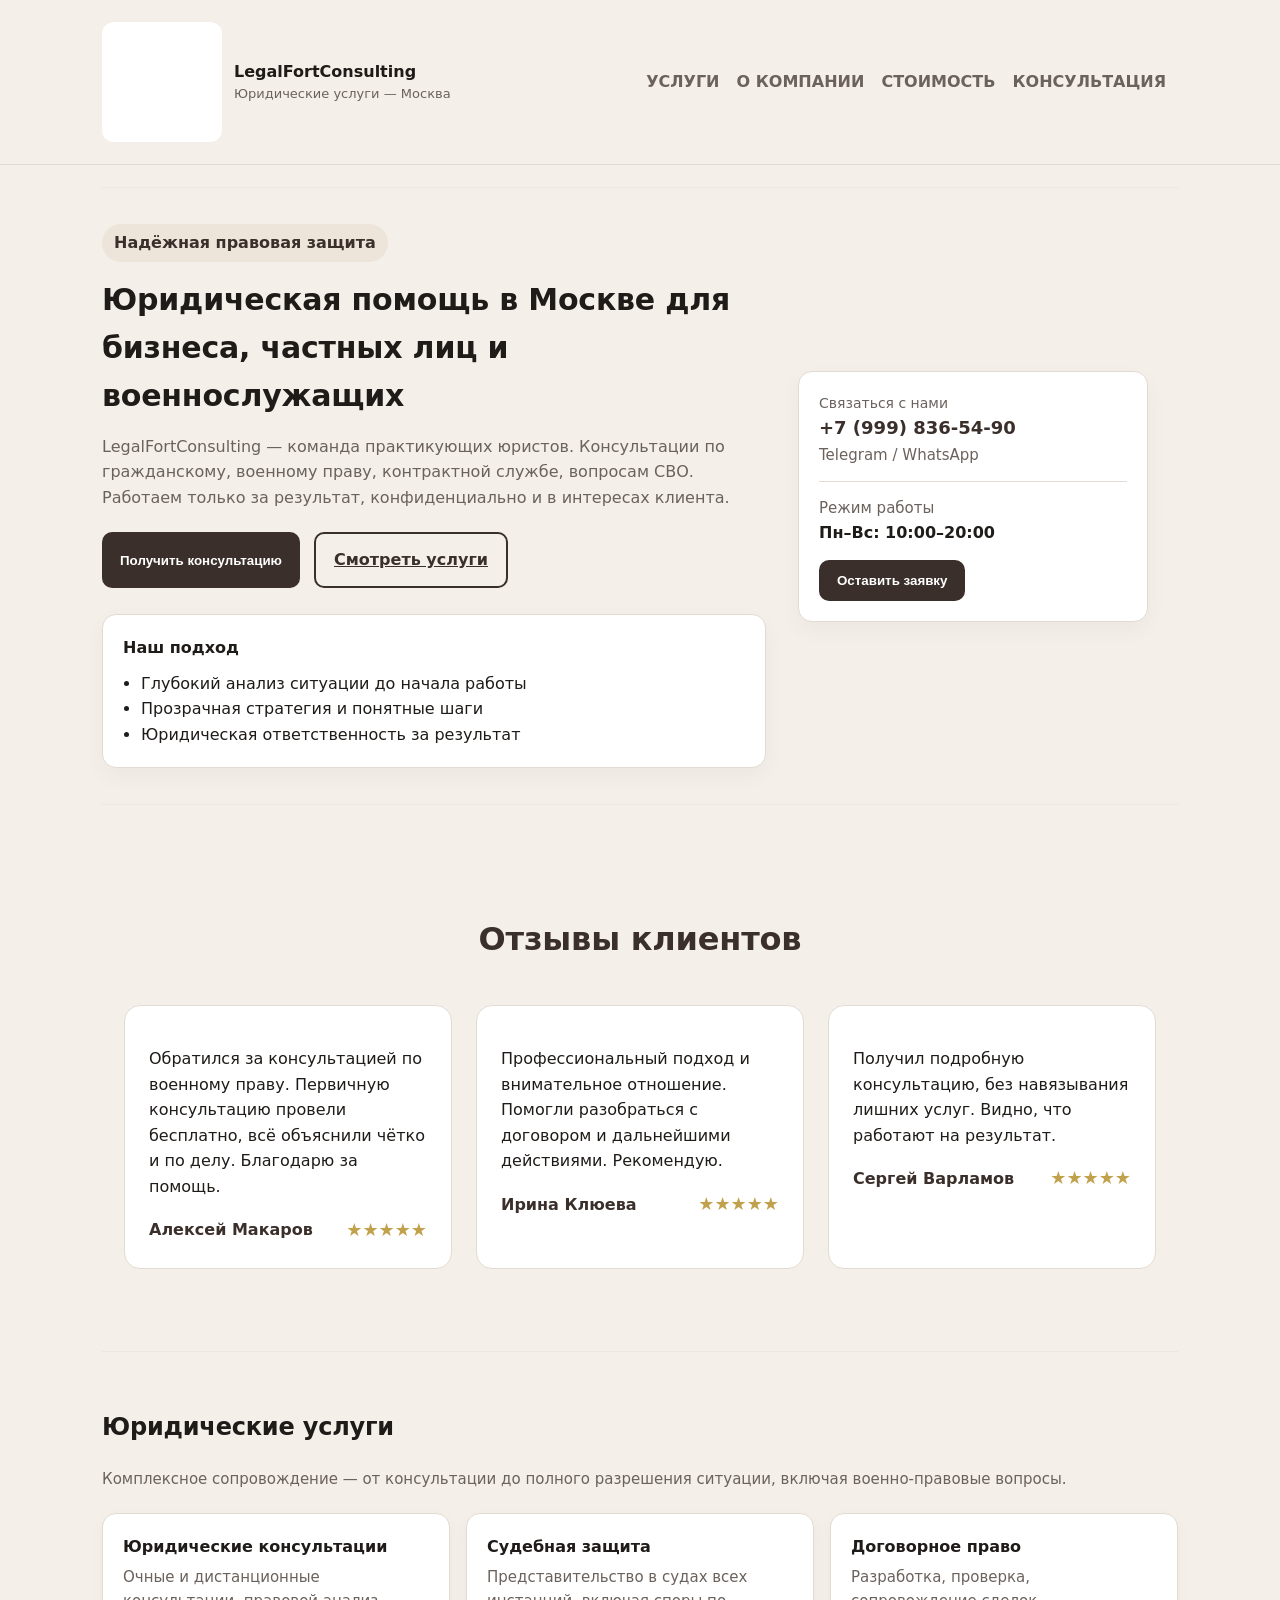
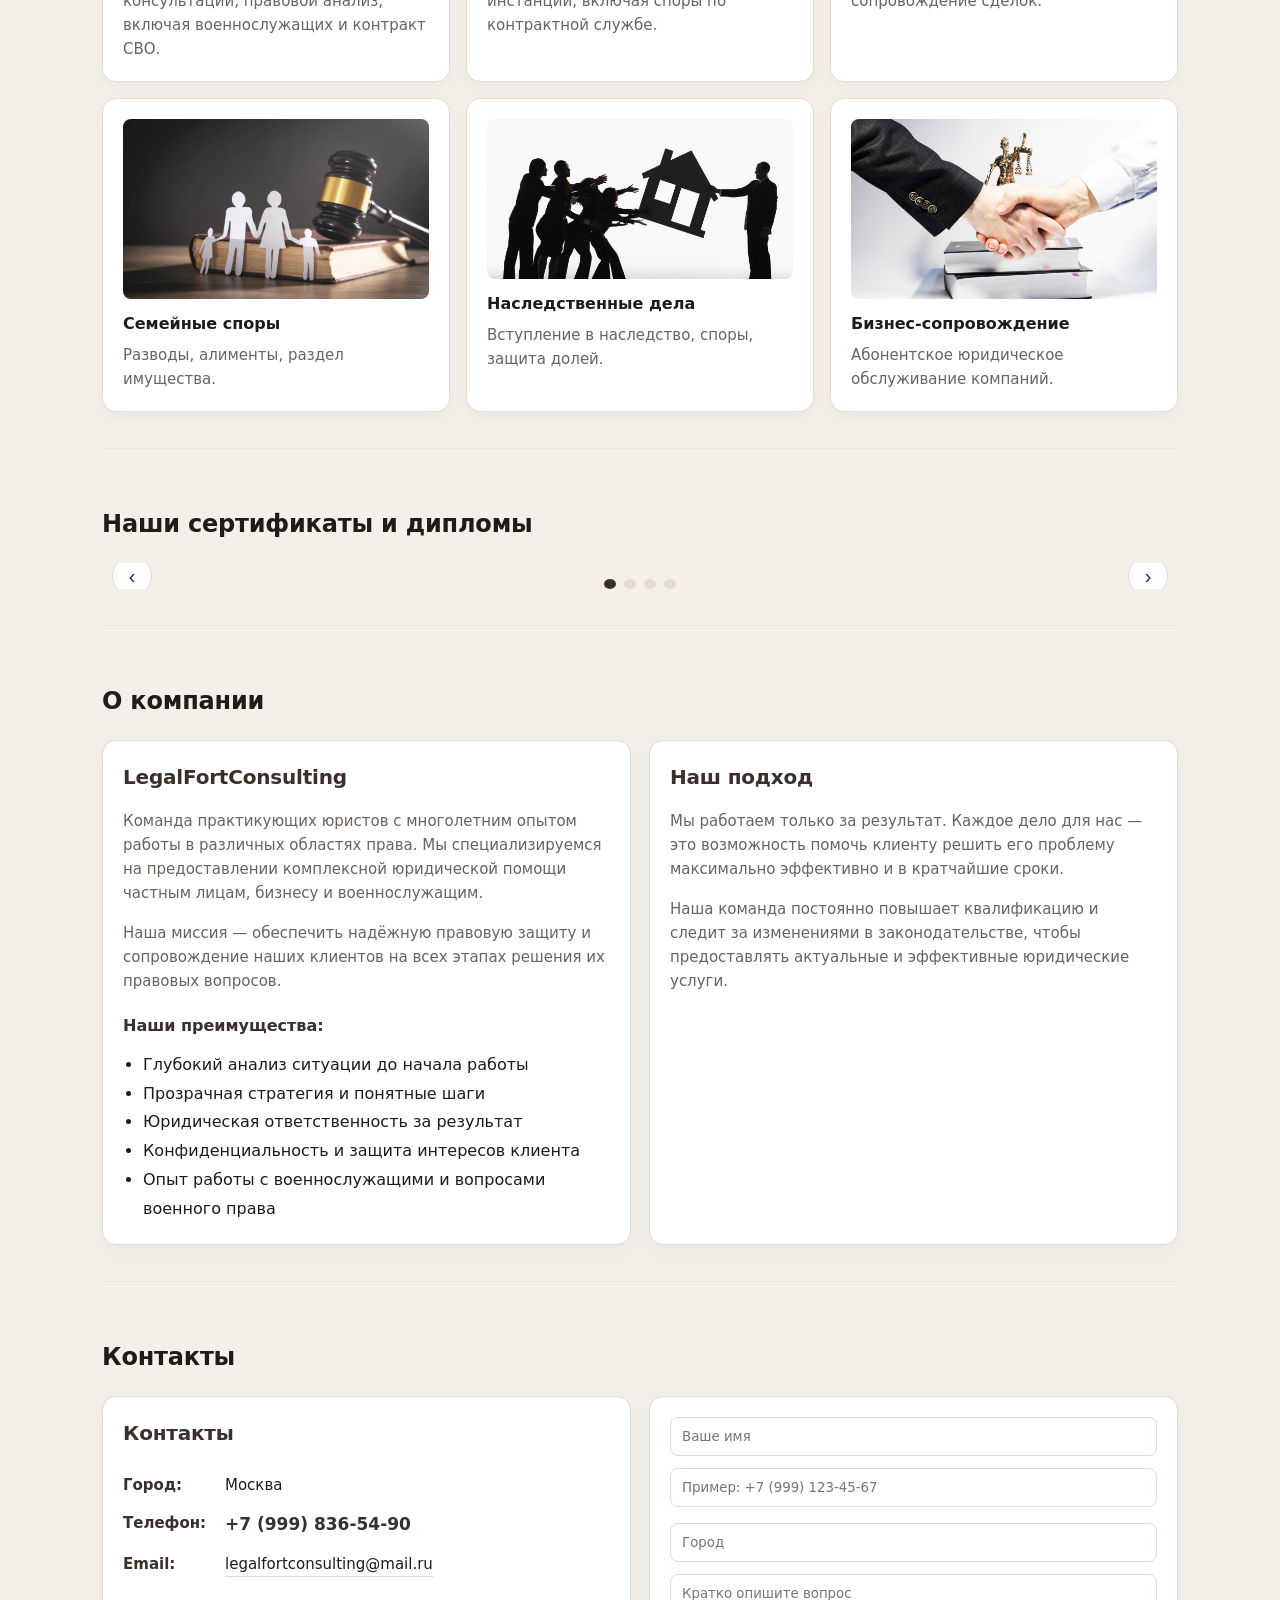
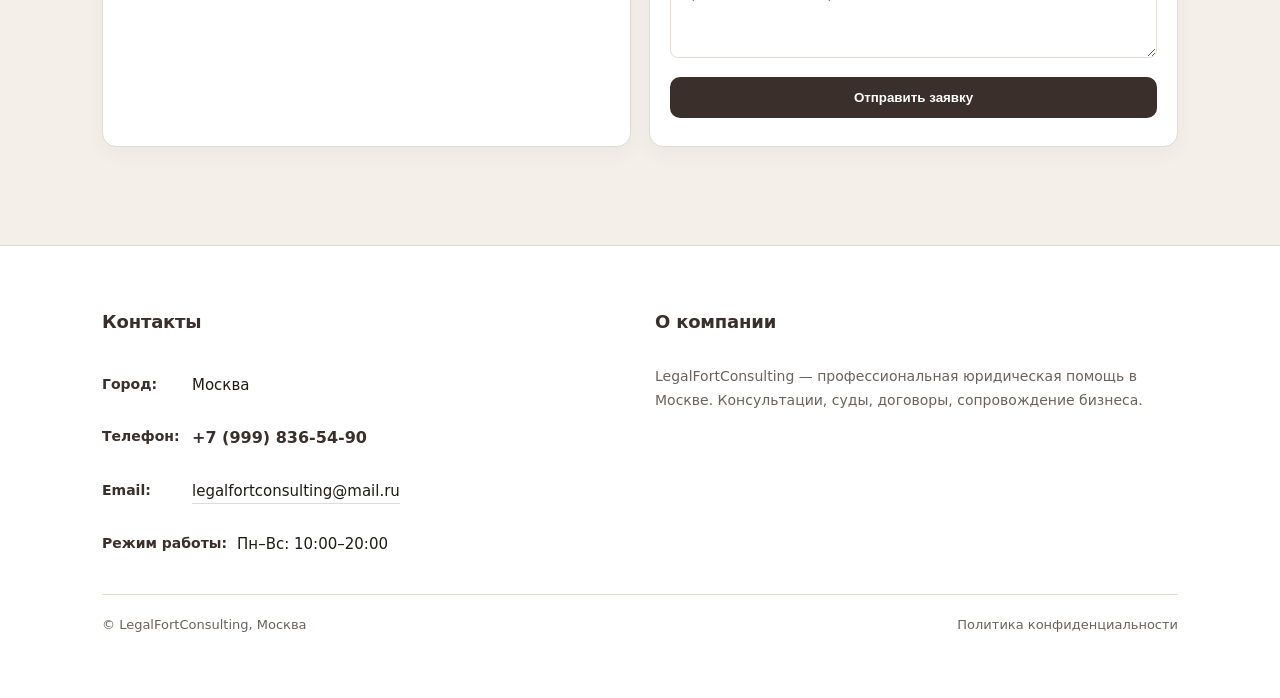
==== index.html @ c51a06f3 "Рабочая версия сайта. Круто!" ====
<!doctype html>
<html lang="ru">
<head>
  <meta charset="utf-8" />
  <meta name="viewport" content="width=device-width, initial-scale=1" />
  <meta name="yandex-verification" content="88fffa34a1577ac9" />

  <title>Помощь юриста в Москве — бесплатная первичная консультация, контракты, выплаты | LegalFortConsulting</title>
  <meta name="description"
        content="Военный юрист в Москве. Бесплатная первичная консультация, помощь по контрактам, выплатам, увольнению и вопросам СВО. Конфиденциально. LegalFortConsulting">

  <!-- =========================
       СТИЛИ (CSS)
       ========================= -->
  <style>
    /* ---------- Переменные ---------- */
    :root {
      --bg: #f4efe8;      /* фон страницы */
      --card: #ffffff;    /* фон карточек */
      --accent: #3a2f2a;  /* основной акцент */
      --muted: #6b625c;   /* вспомогательный цвет */
      --text: #1f1b18;    /* основной цвет текста */
      --border: #e3dbd2;  /* границы */
    }

    html { scroll-behavior: smooth; }
    *, *::before, *::after { box-sizing: border-box; }

    body {
      margin: 0;
      font-family: Inter, system-ui, 'Segoe UI', Roboto, Arial;
      line-height: 1.6;
      color: var(--text);
      background: var(--bg);
      overflow-x: hidden;
    }

    /* -------------------------------------------------
       ХЕДЕР (фикс‑бар + размытие)
       ------------------------------------------------- */
    header {
      background: rgba(244,239,232,0.9);
      backdrop-filter: blur(6px);
      position: sticky;
      top: 0;
      z-index: 100;
      border-bottom: 1px solid var(--border);
    }
    .container { max-width:1120px; margin:0 auto; padding:22px; }

    /* -------------------------------------------------
       НАВИГАЦИЯ (логотип, меню, бургер)
       ------------------------------------------------- */
    .nav { display:flex; justify-content:space-between; align-items:center; gap:18px; position:relative; }
    .brand { display:flex; align-items:center; gap:12px; }

    .logo {
      width:120px; height:120px;
      border-radius:12px;
      overflow:hidden;
      background:#fff;
      display:flex; align-items:center; justify-content:center;
    }
    .logo img { width:100%; height:100%; object-fit:contain; }

    nav.menu a {
      color:var(--muted);
      text-decoration:none;
      font-weight:600;
      margin-right:12px;
    }
    nav.menu a:hover { color:var(--accent); }

    .burger { display:none; background:none; border:none; cursor:pointer; padding:8px; position:relative; z-index:101; }
    .burger span {
      display:block; width:26px; height:3px;
      background:var(--accent);
      margin:5px 0;
      border-radius:2px;
      transition:.4s;
    }
    .burger.active span:nth-child(1){ transform:rotate(45deg) translate(5px,5px); }
    .burger.active span:nth-child(2){ opacity:0; }
    .burger.active span:nth-child(3){ transform:rotate(-45deg) translate(5px,-5px); }

    /* -------------------------------------------------
       СЕКЦИИ (общие отступы)
       ------------------------------------------------- */
    section { padding:36px 0; border-top:1px solid rgba(0,0,0,0.03); }
    h1,h2,h3 { letter-spacing:-0.2px; }

    /* -------------------------------------------------
       HERO
       ------------------------------------------------- */
    .hero {
      display:grid;
      grid-template-columns:1fr 380px;
      gap:32px;
      align-items:center;
    }
    .badge { display:inline-block; background:#ede4da; color:var(--accent); padding:6px 12px; border-radius:999px; font-weight:700; margin-bottom:14px; }
    h1 { font-size:30px; margin:0 0 14px; }
    .lead { color:var(--muted); margin:0 0 22px; }
    .cta { display:flex; gap:14px; flex-wrap:wrap; }
    .btn {
      background:var(--accent);
      color:#fff;
      padding:13px 18px;
      border-radius:10px;
      border:0;
      cursor:pointer;
      font-weight:700;
      transition:background .3s, transform .2s;
    }
    .btn:hover {
      background:#2c2622;
      transform:translateY(-2px);
      box-shadow:0 4px 12px rgba(0,0,0,0.15);
    }
    .btn.ghost {
      background:transparent;
      color:var(--accent);
      border:2px solid var(--accent);
    }

    .card {
      background:var(--card);
      padding:20px;
      border-radius:14px;
      border:1px solid var(--border);
      box-shadow:0 8px 22px rgba(0,0,0,.04);
      overflow-wrap:break-word;
    }

    /* убираем фон и паддинги у карточек внутри карусели */
    .carousel-item .card { background:transparent; padding:0; border:none; box-shadow:none; }

    .hero aside {
      flex:0 0 auto;
      width:100%;
      max-width:350px;
      min-width:0;
    }

    /* -------------------------------------------------
       СЕРВИСЫ
       ------------------------------------------------- */
    .services { display:grid; grid-template-columns:repeat(3,1fr); gap:16px; margin-top:22px; }
    .service {
      display:flex; flex-direction:column;
      background:var(--card);
      border:1px solid var(--border);
      border-radius:14px;
      box-shadow:0 6px 16px rgba(0,0,0,.04);
      transition:transform .3s ease, box-shadow .3s ease;
      /* ← фиксируем вес текста внутри карточки, чтобы он не выглядел «тонким» */
      font-weight:500;          /* средний вес, читаемо и не жирно */
    }
    .service:hover {
      transform:translateY(-4px);
      box-shadow:0 12px 24px rgba(0,0,0,.08);
    }
    .service img {
      width:100%; max-height:180px; object-fit:cover; border-radius:8px; margin-bottom:12px;
    }
    .service strong { display:block; margin-bottom:6px; }
    .service p { margin:0; }      /* убираем лишние отступы у абзацев внутри карточки */

    .cols { display:grid; grid-template-columns:1fr 1fr; gap:18px; }
    .grid-3 { display:grid; grid-template-columns:repeat(3,1fr); gap:18px; }

    .phone { font-weight:800; color:var(--accent); text-decoration:none; }
    .lead-small { color:var(--muted); font-size:15px; }

    form input, form textarea {
      width:100%; padding:11px; border:1px solid var(--border); border-radius:8px; margin-bottom:12px; font-family:inherit;
    }
    form button { width:100%; }

    /* -------------------------------------------------
       ОТЗЫВЫ
       ------------------------------------------------- */
    .reviews { padding:60px 0; }
    .reviews-title { text-align:center; font-size:32px; margin-bottom:40px; color:var(--accent); }
    .reviews-grid { display:grid; grid-template-columns:repeat(auto-fit, minmax(280px,1fr)); gap:24px; }
    .review-card { background:var(--card); border:1px solid var(--border); border-radius:16px; padding:24px; }
    .review-text { color:var(--text); margin-bottom:16px; }
    .review-footer { display:flex; justify-content:space-between; align-items:center; }
    .review-name { font-weight:600; color:var(--accent); }
    .review-rating { color:#c2a14d; font-size:18px; }

    /* -------------------------------------------------
       КАРУСЕЛЬ (дипломы)
       ------------------------------------------------- */
    .carousel-container {
      position:relative;
      overflow:hidden;
      border-radius:14px;
      margin-top:14px;
      cursor:grab;
      user-select:none;
      touch-action:none;
      transition:transform .2s ease;
    }
    .carousel-container:hover {
      cursor:pointer;
      transform:scale(1.02);
    }
    .carousel-container:active { cursor:grabbing; }

    .carousel-track {
      display:flex;
      gap:18px;
      transition:transform .3s cubic-bezier(.25,.46,.45,.94);
      will-change:transform;
    }
    .carousel-track.dragging { transition:none; }

    .carousel-item {
      flex-shrink:0;
      min-width:0;                 /* будет переопределено в медиазапросах */
    }
    .carousel-item img {
      width:100%;
      max-width:100%;
      height:auto;
      max-height:500px;            /* десктоп */
      object-fit:contain;
      border-radius:8px;
      display:block;
    }

    .carousel-controls {
      display:flex;
      justify-content:center;
      gap:8px;
      margin-top:16px;
    }
    .carousel-dot {
      width:10px; height:10px;
      border-radius:50%;
      background:var(--border);
      border:none;
      cursor:pointer;
      transition:background .3s;
    }
    .carousel-dot.active { background:var(--accent); }

    .carousel-nav {
      position:absolute;
      top:50%; transform:translateY(-50%);
      background:rgba(255,255,255,.9);
      border:1px solid var(--border);
      border-radius:50%;
      width:40px; height:40px;
      display:flex; align-items:center; justify-content:center;
      cursor:pointer;
      z-index:10;
      transition:background .3s;
      font-size:20px;
      color:var(--accent);
    }
    .carousel-nav:hover { background:var(--card); }
    .carousel-nav.prev { left:10px; }
    .carousel-nav.next { right:10px; }

    /* ---- медиазапросы для карусели ---- */
    @media (max-width:900px) {
      .carousel-nav { display:none; }
      .carousel-item img { max-height:400px; }
    }
    @media (max-width:520px) {
      .carousel-item {
        flex:0 0 100% !important;
        min-width:100% !important;
      }
      .carousel-item img { max-height:300px; }
      .carousel-controls { display:none; }
      .carousel-track { gap:0 !important; }
    }

    /* -------------------------------------------------
       ФУТЕР
       ------------------------------------------------- */
    footer {
      padding:40px 0;
      color:var(--muted);
      font-size:14px;
      background:var(--card);
      border-top:1px solid var(--border);
      margin-top:40px;
    }
    .footer-content {
      display:grid;
      grid-template-columns:1fr 1fr;
      gap:30px;
      margin-bottom:30px;
    }
    .footer-contacts {
      display:flex;
      flex-direction:column;
      gap:12px;
    }
    .footer-contacts h3 { font-size:18px; font-weight:700; color:var(--accent); margin:0 0 16px; letter-spacing:-0.2px; }
    .footer-contact-item {
      display:flex;
      align-items:flex-start;
      gap:10px;
      padding:8px 0;
    }
    .footer-contact-label {
      font-weight:600;
      color:var(--accent);
      min-width:80px;
      font-size:14px;
    }
    .footer-contact-value {
      color:var(--text);
      font-weight:500;
      font-size:15px;
      word-break:break-word;
    }
    .footer-contact-value.phone { font-weight:700; color:var(--accent); font-size:16px; }
    .footer-contact-value.phone:hover,
    .footer-contact-item a.footer-contact-value.phone:hover {
      text-decoration:underline;
    }
    .footer-contact-value a:hover { color:var(--accent); border-bottom-color:var(--accent); }

    .footer-bottom {
      padding-top:20px;
      border-top:1px solid var(--border);
      display:flex;
      justify-content:space-between;
      flex-wrap:wrap;
      gap:10px;
      font-size:13px;
    }

    /* -------------------------------------------------
       АДАПТИВ
       ------------------------------------------------- */
    @media (max-width:900px) {
      .hero { grid-template-columns:1fr; gap:24px; }
      .services { grid-template-columns:repeat(2,1fr); }
      .cols { grid-template-columns:1fr; }
      .burger { display:block; }
      nav.menu{
        display:none;
        position:absolute;
        top:100%; right:0;
        background:#fff;
        border:1px solid var(--border);
        border-radius:12px;
        box-shadow:0 10px 30px rgba(0,0,0,.08);
        flex-direction:column;
        padding:12px;
        min-width:220px;
        z-index:100;
      }
      nav.menu.active{ display:flex; }
      nav.menu a{ padding:10px 12px; border-radius:8px; }
      nav.menu a:hover{ background:#f4efe8; }

      #menuOverlay{
        display:none;
        position:fixed;
        inset:0;
        background:rgba(0,0,0,.3);
        z-index:99;
      }
      #menuOverlay.active{ display:block; }

      .hero aside {
        max-width:none;
        width:100%;
        margin-top:20px;
      }
      .footer-content { grid-template-columns:1fr; }
    }

    /* ── Адаптив для самых маленьких экранов ── */
@media (max-width:520px) {
  /* Блок «Услуги» */
  .services {
    /* Одна колонка, которая растягивается на всю ширину контейнера */
    grid-template-columns: 1fr;          /* <‑‑ вместо 1px */
    gap: 16px;                           /* при желании можно скорректировать */
  }

  /* Прочие стили, которые уже есть в вашем файле */
  .footer-bottom {
    flex-direction: column;
    align-items: center;
  }

  .lead   { margin-bottom:16px; }
  .cta    { gap:10px; }
  .btn    { padding:10px 16px; }
  h1      { font-size:24px; }
  .badge  { font-size:14px; padding:4px 10px; }
}


    /* -------------------------------------------------
       МОДАЛЬНОЕ ОКНО СОГЛАСИЯ
       ------------------------------------------------- */
    .modal-overlay{
      display:none;
      position:fixed;
      inset:0;
      background:rgba(0,0,0,.5);
      z-index:1000;
      align-items:center;
      justify-content:center;
      backdrop-filter:blur(4px);
    }
    .modal-overlay.active{ display:flex; }

    .modal{
      background:var(--card);
      border-radius:16px;
      padding:32px;
      max-width:500px;
      width:90%;
      max-height:90vh;
      overflow-y:auto;
      box-shadow:0 20px 60px rgba(0,0,0,.3);
      animation:modalSlideIn .3s ease-out;
      position:relative;
    }
    @keyframes modalSlideIn{
      from{opacity:0; transform:translateY(-20px);}
      to{opacity:1; transform:translateY(0);}
    }
    .modal h3{
      font-size:22px;
      font-weight:700;
      color:var(--accent);
      margin:0 0 16px;
    }
    .modal p{
      font-size:15px;
      line-height:1.7;
      color:var(--text);
      margin:0 0 20px;
    }
    .modal-checkbox{
      display:flex;
      align-items:flex-start;
      gap:12px;
      margin:20px 0;
      cursor:pointer;
    }
    .modal-checkbox input{
      width:20px; height:20px;
      cursor:pointer;
      margin-top:2px;
      flex-shrink:0;
    }
    .modal-checkbox label{
      font-size:14px;
      line-height:1.6;
      color:var(--text);
      cursor:pointer;
    }
    .modal-checkbox label a{
      color:var(--accent);
      text-decoration:underline;
    }
    .modal-buttons{
      display:flex;
      gap:12px;
      margin-top:24px;
    }
    .modal-buttons button{flex:1;}
    .btn-secondary{
      background:transparent;
      color:var(--accent);
      border:2px solid var(--accent);
    }
    .btn-secondary:hover{
      background:var(--accent);
      color:#fff;
    }

    #form-status{
      word-break:break-word;
      max-width:100%;
    }

    /* -------------------------------------------------
       Ошибки в полях формы
       ------------------------------------------------- */
    form .error {
      color:#c00;
      font-size:13px;
      margin-top:4px;
    }

    /* -------------------------------------------------
       Предпочтения «без анимации»
       ------------------------------------------------- */
    @media (prefers-reduced-motion: reduce) {
      .service,
      .btn,
      .carousel-track,
      .carousel-nav,
      .carousel-dot,
      .modal {
        transition:none !important;
        animation:none !important;
      }
      .carousel-container:hover { transform:none; }
    }
  </style>
</head>

<body>

<!-- =========================
     Оверлей для мобильного меню
========================= -->
<div id="menuOverlay"></div>

<!-- =========================
     HEADER (логотип + навигация)
========================= -->
<header>
  <div class="container nav">
    <div class="brand">
      <div class="logo"><img src="assets/logo.jpg" alt="LegalFortConsulting"></div>
      <div>
        <div style="font-weight:800">LegalFortConsulting</div>
        <div style="font-size:13px;color:var(--muted)">Юридические услуги — Москва</div>
      </div>
    </div>

    <!-- Бургер‑кнопка -->
    <button class="burger" id="burgerBtn"
            aria-label="Открыть меню"
            aria-controls="mobileMenu"
            aria-expanded="false">
      <span></span><span></span><span></span>
    </button>

    <!-- Навигационное меню -->
    <nav class="menu" id="mobileMenu">
      <a href="#services">УСЛУГИ</a>
      <a href="#about">О КОМПАНИИ</a>
      <a href="#prices">СТОИМОСТЬ</a>
      <a href="#contacts" class="menu-cta">КОНСУЛЬТАЦИЯ</a>
    </nav>
  </div>
</header>

<main class="container">

  <!-- =========================
       HERO
  ========================== -->
  <section class="hero">
    <div>
      <div class="badge">Надёжная правовая защита</div>
      <h1>Юридическая помощь в Москве для бизнеса, частных лиц и военнослужащих</h1>
      <p class="lead">LegalFortConsulting — команда практикующих юристов. Консультации по гражданскому, военному праву, контрактной службе, вопросам СВО. Работаем только за результат, конфиденциально и в интересах клиента.</p>

      <div class="cta">
        <button class="btn" onclick="document.getElementById('contacts').scrollIntoView({behavior:'smooth'})">Получить консультацию</button>
        <a class="btn ghost" href="#services">Смотреть услуги</a>
      </div>

      <!-- Карточка «Наш подход» -->
      <div class="card" style="display:flex; gap:16px; flex-wrap:wrap; margin-top:26px;">
        <div style="flex:1; min-width:200px;">
          <strong>Наш подход</strong>
          <ul style="margin:10px 0 0; padding-left:18px">
            <li>Глубокий анализ ситуации до начала работы</li>
            <li>Прозрачная стратегия и понятные шаги</li>
            <li>Юридическая ответственность за результат</li>
          </ul>
        </div>
        <div style="flex:0 0 200px;">
          <img src="assets/podhod.jpg" alt="Наш подход" style="width:100%; border-radius:8px;">
        </div>
      </div>
    </div>

    <!-- Боковая карточка «Связаться с нами» -->
    <aside class="card">
      <div style="font-size:14px;color:var(--muted)">Связаться с нами</div>
      <a class="phone" href="tel:+79998365490"
         style="font-size:18px;margin:6px 0">+7 (999) 836‑54‑90</a>
      <div class="lead-small">Telegram / WhatsApp</div>
      <hr style="margin:14px 0;border:none;border-top:1px solid var(--border)">
      <div class="lead-small">Режим работы</div>
      <div style="font-weight:700">Пн–Вс: 10:00–20:00</div>
      <button class="btn" style="margin-top:14px"
              onclick="document.getElementById('contacts').scrollIntoView({behavior:'smooth'})">Оставить заявку</button>
    </aside>
  </section>

  <!-- =========================
       ОТЗЫВЫ
  ========================== -->
  <section id="reviews" class="reviews">
    <div class="container">
      <h2 class="reviews-title">Отзывы клиентов</h2>
      <div class="reviews-grid">
        <article class="review-card">
          <p class="review-text">
            Обратился за консультацией по военному праву. Первичную консультацию
            провели бесплатно, всё объяснили чётко и по делу. Благодарю за помощь.
          </p>
          <div class="review-footer">
            <span class="review-name">Алексей Макаров</span>
            <span class="review-rating">★★★★★</span>
          </div>
        </article>

        <article class="review-card">
          <p class="review-text">
            Профессиональный подход и внимательное отношение. Помогли разобраться
            с договором и дальнейшими действиями. Рекомендую.
          </p>
          <div class="review-footer">
            <span class="review-name">Ирина Клюева</span>
            <span class="review-rating">★★★★★</span>
          </div>
        </article>

        <article class="review-card">
          <p class="review-text">
            Получил подробную консультацию, без навязывания лишних услуг.
            Видно, что работают на результат.
          </p>
          <div class="review-footer">
            <span class="review-name">Сергей Варламов</span>
            <span class="review-rating">★★★★★</span>
          </div>
        </article>
      </div>
    </div>
  </section>

  <!-- =========================
       УСЛУГИ
  ========================== -->
  <section id="services">
    <h2>Юридические услуги</h2>
    <p class="lead-small">Комплексное сопровождение — от консультации до полного разрешения ситуации, включая военно‑правовые вопросы.</p>
    <div class="services">
      <div class="card service">
        <img src="assets/service1.jpg" alt="Юридические консультации">
        <strong>Юридические консультации</strong>
        <p class="lead-small">Очные и дистанционные консультации, правовой анализ, включая военнослужащих и контракт СВО.</p>
      </div>
      <div class="card service">
        <img src="assets/service2.jpg" alt="Судебная защита">
        <strong>Судебная защита</strong>
        <p class="lead-small">Представительство в судах всех инстанций, включая споры по контрактной службе.</p>
      </div>
      <div class="card service">
        <img src="assets/service3.jpg" alt="Договорное право">
        <strong>Договорное право</strong>
        <p class="lead-small">Разработка, проверка, сопровождение сделок.</p>
      </div>
      <div class="card service">
        <img src="assets/service4.jpg" alt="Семейные споры">
        <strong>Семейные споры</strong>
        <p class="lead-small">Разводы, алименты, раздел имущества.</p>
      </div>
      <div class="card service">
        <img src="assets/service5.jpg" alt="Наследственные дела">
        <strong>Наследственные дела</strong>
        <p class="lead-small">Вступление в наследство, споры, защита долей.</p>
      </div>
      <div class="card service">
        <img src="assets/service6.jpg" alt="Бизнес‑сопровождение">
        <strong>Бизнес‑сопровождение</strong>
        <p class="lead-small">Абонентское юридическое обслуживание компаний.</p>
      </div>
    </div>
  </section>

  <!-- =========================
       КАРУСЕЛЬ (дипломы)
  ========================== -->
  <section id="trust">
    <h2>Наши сертификаты и дипломы</h2>
    <div class="carousel-container">
      <div class="carousel-track" id="carouselTrack">
        <div class="carousel-item"><div class="card"><img src="assets/diplom1.jpg" alt="Диплом 1"></div></div>
        <div class="carousel-item"><div class="card"><img src="assets/diplom2.jpg" alt="Диплом 2"></div></div>
        <div class="carousel-item"><div class="card"><img src="assets/diplom3.jpg" alt="Диплом 3"></div></div>
        <div class="carousel-item"><div class="card"><img src="assets/diplom4.jpg" alt="Диплом 4"></div></div>
        <div class="carousel-item"><div class="card"><img src="assets/diplom5.jpg" alt="Диплом 5"></div></div>
        <div class="carousel-item"><div class="card"><img src="assets/diplom6.jpg" alt="Диплом 6"></div></div>
        <div class="carousel-item"><div class="card"><img src="assets/diplom7.jpg" alt="Диплом 7"></div></div>
        <div class="carousel-item"><div class="card"><img src="assets/diplom8.jpg" alt="Диплом 8"></div></div>
        <div class="carousel-item"><div class="card"><img src="assets/diplom9.jpg" alt="Диплом 9"></div></div>
        <div class="carousel-item"><div class="card"><img src="assets/diplom10.jpg" alt="Диплом 10"></div></div>
      </div>
      <button class="carousel-nav prev" id="carouselPrev" aria-label="Предыдущий">‹</button>
      <button class="carousel-nav next" id="carouselNext" aria-label="Следующий">›</button>
      <div class="carousel-controls" id="carouselDots"></div>
    </div>
  </section>

  <!-- =========================
       О КОМПАНИИ
  ========================== -->
  <section id="about">
    <h2>О компании</h2>
    <div class="cols">
      <div class="card">
        <h3 style="font-size:20px;font-weight:700;color:var(--accent);margin:0 0 16px;">LegalFortConsulting</h3>
        <p class="lead-small" style="margin-bottom:16px;">Команда практикующих юристов с многолетним опытом работы в различных областях права. Мы специализируемся на предоставлении комплексной юридической помощи частным лицам, бизнесу и военнослужащим.</p>
        <p class="lead-small" style="margin-bottom:16px;">Наша миссия — обеспечить надёжную правовую защиту и сопровождение наших клиентов на всех этапах решения их правовых вопросов.</p>
        <div style="margin-top:20px;">
          <strong style="color:var(--accent);display:block;margin-bottom:12px;">Наши преимущества:</strong>
          <ul style="margin:0;padding-left:20px;color:var(--text);line-height:1.8;">
            <li>Глубокий анализ ситуации до начала работы</li>
            <li>Прозрачная стратегия и понятные шаги</li>
            <li>Юридическая ответственность за результат</li>
            <li>Конфиденциальность и защита интересов клиента</li>
            <li>Опыт работы с военнослужащими и вопросами военного права</li>
          </ul>
        </div>
      </div>

      <div class="card">
        <h3 style="font-size:20px;font-weight:700;color:var(--accent);margin:0 0 16px;">Наш подход</h3>
        <p class="lead-small" style="margin-bottom:16px;">Мы работаем только за результат. Каждое дело для нас — это возможность помочь клиенту решить его проблему максимально эффективно и в кратчайшие сроки.</p>
        <p class="lead-small">Наша команда постоянно повышает квалификацию и следит за изменениями в законодательстве, чтобы предоставлять актуальные и эффективные юридические услуги.</p>
      </div>
    </div>
  </section>

  <!-- =========================
       КОНТАКТЫ + ФОРМА
  ========================== -->
  <section id="contacts">
    <h2>Контакты</h2>
    <div class="cols">
      <div class="card" style="display:flex;flex-direction:column;gap:16px;">
        <h3 style="font-size:20px;font-weight:700;color:var(--accent);margin:0 0 8px;">Контакты</h3>
        <div style="display:flex;flex-direction:column;gap:14px;">
          <div style="display:flex;align-items:flex-start;gap:12px;">
            <strong style="color:var(--accent);min-width:90px;font-size:15px;">Город:</strong>
            <span style="color:var(--text);font-weight:500;font-size:15px;">Москва</span>
          </div>
          <div style="display:flex;align-items:flex-start;gap:12px;">
            <strong style="color:var(--accent);min-width:90px;font-size:15px;">Телефон:</strong>
            <a class="phone" href="tel:+79998365490"
               style="font-size:17px;font-weight:700;">+7 (999) 836‑54‑90</a>
          </div>
          <div style="display:flex;align-items:flex-start;gap:12px;">
            <strong style="color:var(--accent);min-width:90px;font-size:15px;">Email:</strong>
            <a href="mailto:legalfortconsulting@mail.ru"
               style="color:var(--text);font-weight:500;font-size:15px;text-decoration:none;border-bottom:1px solid var(--border);transition:color .2s;">legalfortconsulting@mail.ru</a>
          </div>
        </div>
      </div>

      <div class="card">
        <form id="contactForm">
          <input type="text" name="name" placeholder="Ваше имя" required>
          <input type="tel" name="phone"
                 placeholder="Пример: +7 (999) 123‑45‑67"
                 required>
          <div class="error phone-error"></div>
          <input type="text" name="source" placeholder="Город" required>
          <textarea name="message" rows="4" placeholder="Кратко опишите вопрос"></textarea>
          <button type="submit" class="btn">Отправить заявку</button>
          <div id="form-status" style="margin-top:8px;color:green;"></div>
        </form>
      </div>
    </div>
  </section>

</main>

<!-- =========================
     FOOTER
========================= -->
<footer>
  <div class="container">
    <div class="footer-content">
      <div class="footer-contacts">
        <h3>Контакты</h3>
        <div class="footer-contact-item">
          <span class="footer-contact-label">Город:</span>
          <span class="footer-contact-value">Москва</span>
        </div>
        <div class="footer-contact-item">
          <span class="footer-contact-label">Телефон:</span>
          <a href="tel:+79998365490"
             class="footer-contact-value phone">+7 (999) 836‑54‑90</a>
        </div>
        <div class="footer-contact-item">
          <span class="footer-contact-label">Email:</span>
          <a href="mailto:legalfortconsulting@mail.ru"
             class="footer-contact-value"
             style="text-decoration:none;border-bottom:1px solid var(--border);transition:color .2s;">legalfortconsulting@mail.ru</a>
        </div>
        <div class="footer-contact-item">
          <span class="footer-contact-label">Режим работы:</span>
          <span class="footer-contact-value">Пн–Вс: 10:00–20:00</span>
        </div>
      </div>

      <div style="display:flex;flex-direction:column;gap:12px;">
        <h3 style="font-size:18px;font-weight:700;color:var(--accent);margin:0 0 16px;letter-spacing:-0.2px;">О компании</h3>
        <p style="color:var(--muted);line-height:1.7;margin:0;">LegalFortConsulting — профессиональная юридическая помощь в Москве. Консультации, суды, договоры, сопровождение бизнеса.</p>
      </div>
    </div>

    <div class="footer-bottom">
      <div>© LegalFortConsulting, Москва</div>
      <div>Политика конфиденциальности</div>
    </div>
  </div>
</footer>

<!-- =========================
     МОДАЛЬНОЕ ОКНО (согласие)
========================= -->
<div class="modal-overlay" id="consentModal">
  <div class="modal">
    <h3>Согласие на обработку персональных данных</h3>
    <p>Отправляя заявку, вы даете согласие на обработку ваших персональных данных в соответствии с Федеральным законом № 152‑ФЗ «О персональных данных».</p>
    <p>Мы используем предоставленные вами данные исключительно для связи с вами и обработки вашей заявки. Ваши данные не будут переданы третьим лицам без вашего согласия.</p>

    <div class="modal-checkbox">
      <input type="checkbox" id="consentCheckbox" required>
      <label for="consentCheckbox">
        Я согласен(а) на обработку персональных данных и подтверждаю, что ознакомлен(а) с 
        <a href="#" onclick="event.preventDefault(); alert('Политика конфиденциальности будет размещена здесь');">политикой конфиденциальности</a>
      </label>
    </div>

    <div class="modal-buttons">
      <button type="button" class="btn btn-secondary" id="consentCancel">Отмена</button>
      <button type="button" class="btn" id="consentAccept">Принять и отправить</button>
    </div>
  </div>
</div>

<!-- =========================
     JS (бургер, карусель, форма)
========================= -->
<script>
/* -------------------------------------------------
   1️⃣ Бургер‑меню + плавный скролл
   ------------------------------------------------- */
const burger   = document.querySelector('.burger');
const menu     = document.querySelector('nav.menu');
const overlay  = document.getElementById('menuOverlay');

if (burger && menu && overlay) {
  const toggleMenu = () => {
    const expanded = burger.getAttribute('aria-expanded') === 'true';
    burger.setAttribute('aria-expanded', !expanded);
    burger.classList.toggle('active');
    menu.classList.toggle('active');
    overlay.classList.toggle('active');
  };
  const closeMenu = () => {
    burger.setAttribute('aria-expanded', 'false');
    burger.classList.remove('active');
    menu.classList.remove('active');
    overlay.classList.remove('active');
  };
  burger.addEventListener('click', toggleMenu);
  overlay.addEventListener('click', closeMenu);
  document.querySelectorAll('nav a[href^="#"]').forEach(link => {
    link.addEventListener('click', e => {
      e.preventDefault();
      const target = document.querySelector(link.getAttribute('href'));
      if (target) {
        target.scrollIntoView({behavior:'smooth'});
        setTimeout(closeMenu, 250);
      }
    });
  });
}

/* -------------------------------------------------
   2️⃣ Карусель (дипломы) – бесконечный, drag + autoplay + wheel
   ------------------------------------------------- */
(function() {
  const track   = document.getElementById('carouselTrack');
  const prevBtn = document.getElementById('carouselPrev');
  const nextBtn = document.getElementById('carouselNext');
  const dots    = document.getElementById('carouselDots');
  const container = track ? track.closest('.carousel-container') : null;

  if (!track || !prevBtn || !nextBtn || !dots || !container) return;

  const originalHTML = track.innerHTML;          // сохраняем «чистый» набор
  let realItemsCount = 0;
  let realGroups = 0;
  let totalGroups = 0;
  let idx = 1;                                   // первая реальная группа
  let dragging = false;
  let startX = 0, startPos = 0;
  let velocity = 0, lastX = 0, lastTime = 0;
  let curPos = 0;
  let lastWheel = 0;                             // throttling для wheel

  const visibleCount = () => {
    if (window.innerWidth <= 520) return 1;
    if (window.innerWidth <= 900)  return 2;
    return 3;
  };
  const getGap = () => {
    const style = getComputedStyle(track);
    return parseFloat(style.columnGap) || 0;
  };
  const slideWidth = () => {
    const visible = visibleCount();
    const gap = getGap();
    const containerW = track.parentElement.offsetWidth;
    const itemW = (containerW - gap * (visible - 1)) / visible;
    return itemW * visible + gap * (visible - 1);
  };
  const translateFor = (groupIdx) => groupIdx * slideWidth();

  const buildCarousel = () => {
    track.innerHTML = originalHTML;
    const visible = visibleCount();
    const realItems = Array.from(track.children);
    realItemsCount = realItems.length;
    realGroups = Math.ceil(realItemsCount / visible);
    totalGroups = realGroups + 2; // клоны слева и справа

    // левый клон
    for (let i = realItemsCount - visible; i < realItemsCount; i++) {
      const clone = realItems[i].cloneNode(true);
      track.insertBefore(clone, track.firstChild);
    }
    // правый клон
    for (let i = 0; i < visible; i++) {
      const clone = realItems[i].cloneNode(true);
      track.appendChild(clone);
    }

    idx = 1;
    renderDots();
    update(false);
  };

  const renderDots = () => {
    dots.innerHTML = '';
    for (let i = 0; i < realGroups; i++) {
      const dot = document.createElement('button');
      dot.className = 'carousel-dot' + (i === 0 ? ' active' : '');
      dot.setAttribute('aria-label', `Перейти к слайду ${i + 1}`);
      dot.addEventListener('click', () => goTo(i));
      dots.appendChild(dot);
    }
  };

  const update = (smooth = true) => {
    track.style.transition = smooth ? 'transform .3s cubic-bezier(.25,.46,.45,.94)' : 'none';
    const maxTranslate = track.scrollWidth - track.parentElement.offsetWidth;
    const tr = Math.min(translateFor(idx), maxTranslate);
    track.style.transform = `translateX(-${tr}px)`;

    const dotEls = dots.querySelectorAll('.carousel-dot');
    dotEls.forEach((dot, i) => dot.classList.toggle('active', i === idx - 1));
  };

  const goTo = (dotIdx) => { idx = dotIdx + 1; update(true); };
  const next = () => { idx++; update(true); };
  const prev = () => { idx--; update(true); };

  const startDrag = (e) => {
    if (e.button && e.button !== 0) return;
    dragging = true;
    startX = e.clientX;
    startPos = translateFor(idx);
    velocity = 0;
    lastX = startX;
    lastTime = Date.now();

    track.classList.add('dragging');
    container.style.cursor = 'grabbing';
    track.setPointerCapture(e.pointerId);
  };
  const onDrag = (e) => {
    if (!dragging) return;
    const curX = e.clientX;
    const diff = curX - startX;
    const maxTranslate = track.scrollWidth - track.parentElement.offsetWidth;
    let newPos = startPos - diff;
    newPos = Math.max(0, Math.min(newPos, maxTranslate));

    const now = Date.now();
    const dt = now - lastTime;
    if (dt > 0) velocity = (curX - lastX) / dt;
    lastX = curX;
    lastTime = now;

    track.style.transition = 'none';
    track.style.transform = `translateX(-${newPos}px)`;
    curPos = newPos;
  };
  const endDrag = (e) => {
    if (!dragging) return;
    dragging = false;
    track.classList.remove('dragging');
    container.style.cursor = 'grab';
    track.releasePointerCapture(e.pointerId);

    const sw = slideWidth();
    const inertia = velocity * 200;
    const projected = curPos + inertia;

    let newIdx = Math.round(projected / sw) + 1;
    if (newIdx <= 0) newIdx = totalGroups - 2;
    if (newIdx >= totalGroups - 1) newIdx = 1;

    idx = newIdx;
    update(true);
  };

  track.addEventListener('transitionend', () => {
    if (idx === totalGroups - 1) {           // правый клон
      idx = 1;
      track.style.transition = 'none';
      update(false);
      void track.offsetWidth;
      track.style.transition = '';
    }
    if (idx === 0) {                         // левый клон
      idx = totalGroups - 2;
      track.style.transition = 'none';
      update(false);
      void track.offsetWidth;
      track.style.transition = '';
    }
  });

  // drag
  track.addEventListener('pointerdown', startDrag);
  track.addEventListener('pointermove', onDrag);
  track.addEventListener('pointerup', endDrag);
  track.addEventListener('pointercancel', endDrag);

  // кнопки
  prevBtn.addEventListener('click', prev);
  nextBtn.addEventListener('click', next);

  // автопрокрутка
  let autoplay = setInterval(() => { if (!dragging) next(); }, 5000);
  container.addEventListener('mouseenter', () => clearInterval(autoplay));
  container.addEventListener('mouseleave', () => {
    autoplay = setInterval(() => { if (!dragging) next(); }, 5000);
  });

  // ==== wheel‑скролл ====
  container.addEventListener('wheel', e => {
    e.preventDefault();               // отменяем скролл страницы
    if (dragging) return;             // игнорируем, пока тянем
    const now = Date.now();
    if (now - lastWheel < 250) return; // throttle 250 мс
    if (e.deltaY > 0) next();          // вниз → следующий
    else if (e.deltaY < 0) prev();      // вверх → предыдущий
    lastWheel = now;
  });

  // ресайз
  let resizeTimer;
  window.addEventListener('resize', () => {
    clearTimeout(resizeTimer);
    resizeTimer = setTimeout(buildCarousel, 250);
  });

  // старт
  buildCarousel();
})();

/* -------------------------------------------------
   3️⃣ Форма + модальное окно согласия
   ------------------------------------------------- */
const consentModal  = document.getElementById('consentModal');
const consentChk    = document.getElementById('consentCheckbox');
const consentAccept = document.getElementById('consentAccept');
const consentCancel = document.getElementById('consentCancel');
const form          = document.getElementById('contactForm');
const formStatus    = document.getElementById('form-status');
const phoneErrorEl  = document.querySelector('.phone-error');

const API_URL = 'https://script.google.com/macros/s/AKfycbxYDM-EPa7pT3Vf2uCQDvKgfL2BSQBOu4b3OW8oNJxm_CESK-LemazzIXq0EfqHyL5rFw/exec';
let payload = null;

function openModal(p) {
  payload = p;
  consentChk.checked = false;
  consentModal.classList.add('active');
  document.body.style.overflow = 'hidden';
}
function closeModal(){
  consentModal.classList.remove('active');
  document.body.style.overflow = '';
}
consentCancel.addEventListener('click', closeModal);
consentModal.addEventListener('click', e => { if (e.target === consentModal) closeModal(); });

form.addEventListener('submit', e => {
  e.preventDefault();

  const name   = form.name?.value.trim();
  const phone  = form.phone?.value.trim();
  const city   = form.source?.value.trim();
  const msg    = form.message?.value.trim() || '';

  if (phoneErrorEl) phoneErrorEl.textContent = '';
  formStatus.textContent = '';

  if (!name || !phone || !city) {
    formStatus.textContent = 'Пожалуйста, заполните все обязательные поля.';
    formStatus.style.color = 'red';
    return;
  }

  const phonePattern = /^(?:\+7|8)?\s*\(?\d{3}\)?\s*\d{3}[\s-]?\d{2}[\s-]?\d{2}$/;
  if (!phonePattern.test(phone)) {
    if (phoneErrorEl) {
      phoneErrorEl.textContent = 'Введите телефон в формате +7 (999) 123‑45‑67 или 89991234567';
    }
    return;
  }

  const params = new URLSearchParams({
    name,
    phone,
    source: city,
    message: msg
  });
  openModal(params);
});

consentAccept.addEventListener('click', () => {
  if (!payload) { alert('Сначала заполните форму.'); return; }
  if (!consentChk.checked) { alert('Подтвердите согласие на обработку персональных данных.'); return; }

  formStatus.textContent = 'Отправка…';
  formStatus.style.color = 'var(--muted)';
  consentAccept.disabled = true;
  closeModal();

  fetch(API_URL, {
    method: 'POST',
    headers: {'Content-Type':'application/x-www-form-urlencoded'},
    body: payload.toString()
  })
  .then(r => r.text())
  .then(txt => {
    console.log('Ответ сервера:', txt);
    formStatus.textContent = 'Заявка успешно отправлена!';
    formStatus.style.color = 'green';
    form.reset();
    payload = null;
  })
  .catch(err => {
    console.error(err);
    formStatus.textContent = 'Ошибка отправки, попробуйте позже.';
    formStatus.style.color = 'red';
  })
  .finally(() => consentAccept.disabled = false);
});

/* -------------------------------------------------
   4️⃣ Защита от битых изображений
   ------------------------------------------------- */
const hideBroken = function(){ this.style.display = 'none'; };
const initImgHandlers = () => {
  document.querySelectorAll('img').forEach(img => {
    if (img.complete && !img.naturalHeight) hideBroken.call(img);
    else img.addEventListener('error', hideBroken, {once:true});
  });
};
if (document.readyState === 'loading') document.addEventListener('DOMContentLoaded', initImgHandlers);
else initImgHandlers();
</script>

<!-- Structured Data (Schema.org) – без изменений -->
<script type="application/ld+json">
{
  "@context": "https://schema.org",
  "@type": "LegalService",
  "name": "LegalFortConsulting",
  "url": "https://legalfortconsulting.github.io/",
  "aggregateRating": {
    "@type": "AggregateRating",
    "ratingValue": "4.8",
    "reviewCount": "3"
  }
}
</script>

</body>
</html>
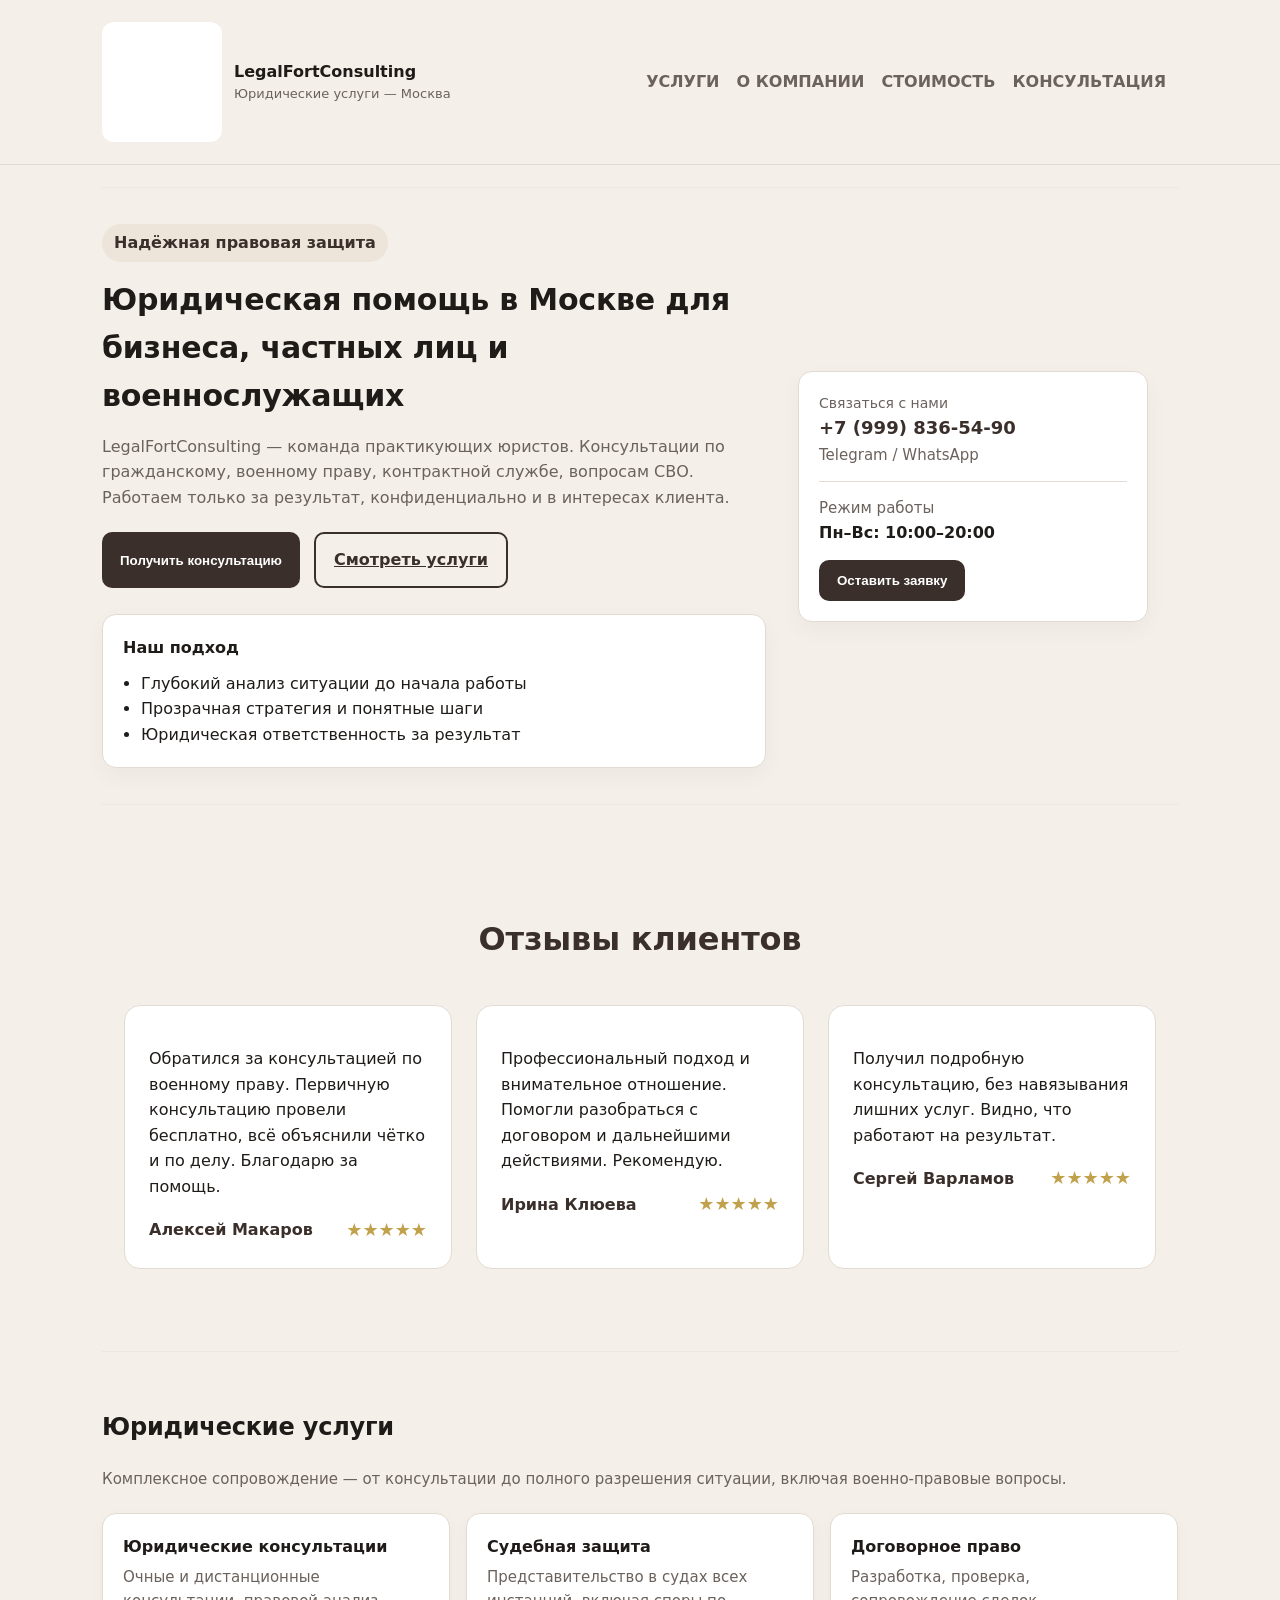
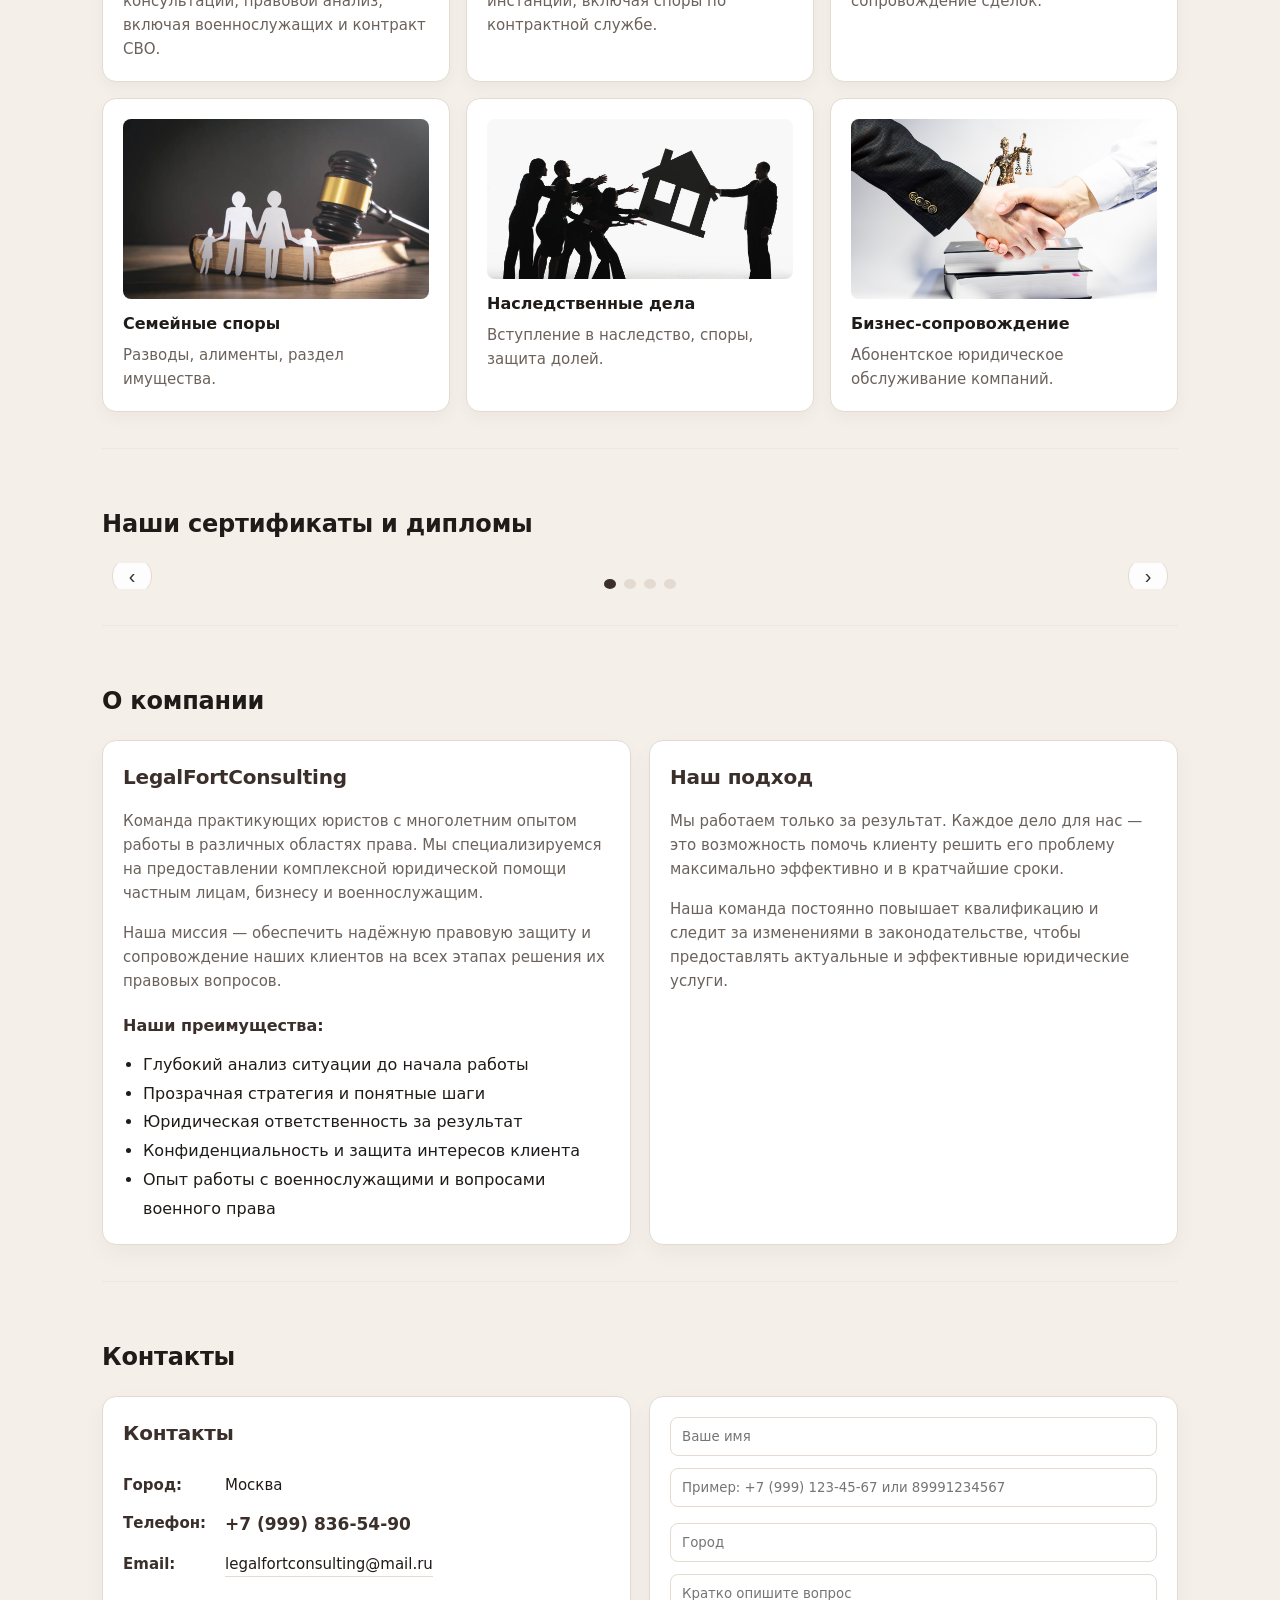
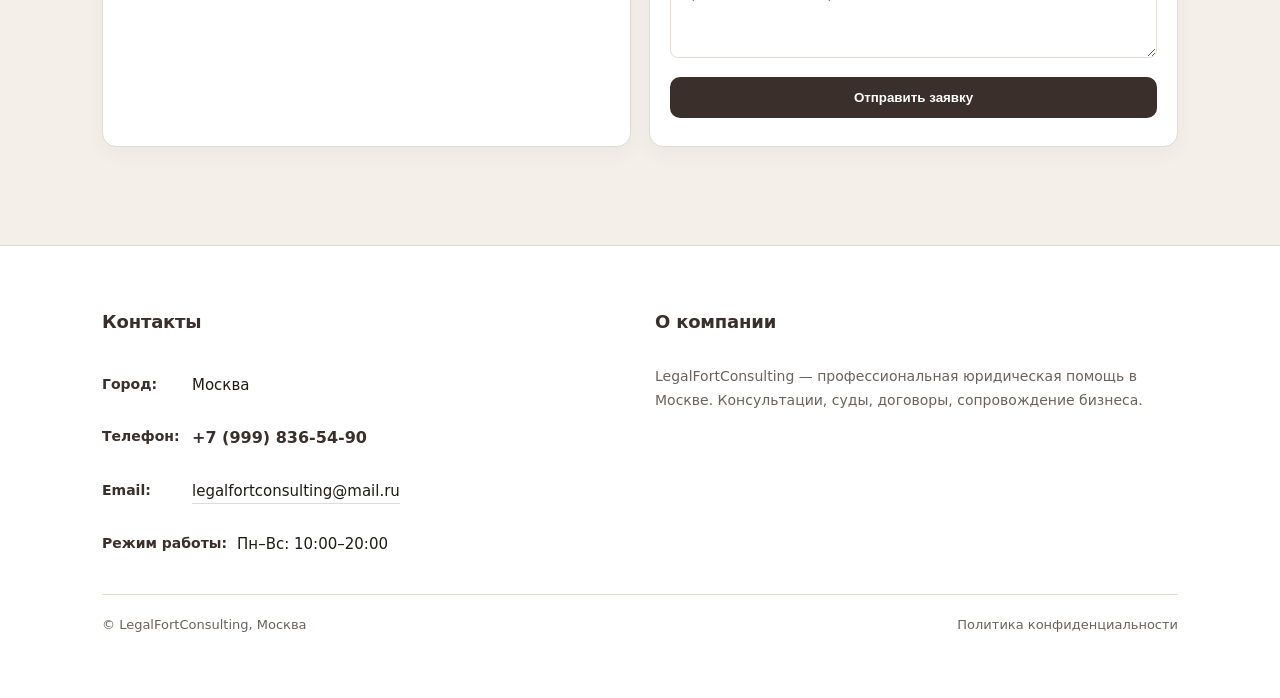
==== commit ad9aa9aa: "Ремонт заявок на тестовом сайте" ====
--- a/index.html
+++ b/index.html
@@ -767,7 +767,7 @@
         <form id="contactForm">
           <input type="text" name="name" placeholder="Ваше имя" required>
           <input type="tel" name="phone"
-                 placeholder="Пример: +7 (999) 123‑45‑67"
+                 placeholder="Пример: +7 (999) 123‑45‑67 или 89991234567"
                  required>
           <div class="error phone-error"></div>
           <input type="text" name="source" placeholder="Город" required>
@@ -1085,93 +1085,132 @@
 /* -------------------------------------------------
    3️⃣ Форма + модальное окно согласия
    ------------------------------------------------- */
-const consentModal  = document.getElementById('consentModal');
-const consentChk    = document.getElementById('consentCheckbox');
-const consentAccept = document.getElementById('consentAccept');
-const consentCancel = document.getElementById('consentCancel');
-const form          = document.getElementById('contactForm');
-const formStatus    = document.getElementById('form-status');
-const phoneErrorEl  = document.querySelector('.phone-error');
-
-const API_URL = 'https://script.google.com/macros/s/AKfycbxYDM-EPa7pT3Vf2uCQDvKgfL2BSQBOu4b3OW8oNJxm_CESK-LemazzIXq0EfqHyL5rFw/exec';
-let payload = null;
-
-function openModal(p) {
-  payload = p;
+/* -------------------------------------------------
+   3️⃣ Форма + модальное окно согласия
+   ------------------------------------------------- */
+const consentModal   = document.getElementById('consentModal');
+const consentChk     = document.getElementById('consentCheckbox');
+const consentAccept  = document.getElementById('consentAccept');
+const consentCancel  = document.getElementById('consentCancel');
+const form           = document.getElementById('contactForm');
+const formStatus     = document.getElementById('form-status');
+const phoneErrorEl   = document.querySelector('.phone-error');
+
+// ИСПОЛЬЗУЙТЕ URL ИЗ ВАШЕГО DEPLOYMENT, а не этот пример!
+const API_URL = 'https://script.google.com/macros/s/AKfycbzYSIL-s_XMdPFCdT5jv6iPi139fZY0gls9gVBVSVFm9taeb8amP410AUsQ8Qvj80Z1/exec';
+
+let currentPayload = null;
+
+// Открытие модального окна
+function openModal(payload) {
+  currentPayload = payload;
   consentChk.checked = false;
   consentModal.classList.add('active');
   document.body.style.overflow = 'hidden';
 }
+
+// Закрытие модального окна
 function closeModal(){
   consentModal.classList.remove('active');
   document.body.style.overflow = '';
 }
+
+// Обработчики модального окна
 consentCancel.addEventListener('click', closeModal);
-consentModal.addEventListener('click', e => { if (e.target === consentModal) closeModal(); });
-
+consentModal.addEventListener('click', e => {
+  if (e.target === consentModal) closeModal();
+});
+
+// Обработка отправки формы
 form.addEventListener('submit', e => {
   e.preventDefault();
 
-  const name   = form.name?.value.trim();
-  const phone  = form.phone?.value.trim();
-  const city   = form.source?.value.trim();
-  const msg    = form.message?.value.trim() || '';
-
+  const name  = form.name?.value.trim() || '';
+  const phone = form.phone?.value.trim() || '';
+  const city  = form.source?.value.trim() || '';
+  const msg   = form.message?.value.trim() || '';
+
+  // Сброс сообщений об ошибках
   if (phoneErrorEl) phoneErrorEl.textContent = '';
   formStatus.textContent = '';
-
+  formStatus.style.color = '';
+
+  // Валидация полей
   if (!name || !phone || !city) {
-    formStatus.textContent = 'Пожалуйста, заполните все обязательные поля.';
+    formStatus.textContent = 'Заполните все обязательные поля.';
     formStatus.style.color = 'red';
     return;
   }
-
-  const phonePattern = /^(?:\+7|8)?\s*\(?\d{3}\)?\s*\d{3}[\s-]?\d{2}[\s-]?\d{2}$/;
-  if (!phonePattern.test(phone)) {
+  
+  const phonePat = /^(?:\+7|8)?\s*\(?\d{3}\)?\s*\d{3}[\s-]?\d{2}[\s-]?\d{2}$/;
+  if (!phonePat.test(phone)) {
     if (phoneErrorEl) {
       phoneErrorEl.textContent = 'Введите телефон в формате +7 (999) 123‑45‑67 или 89991234567';
     }
     return;
   }
 
-  const params = new URLSearchParams({
-    name,
-    phone,
+  // Формирование данных
+  const payload = new URLSearchParams({
+    name: name,
+    phone: phone,
     source: city,
     message: msg
   });
-  openModal(params);
+
+  openModal(payload);
 });
 
-consentAccept.addEventListener('click', () => {
-  if (!payload) { alert('Сначала заполните форму.'); return; }
-  if (!consentChk.checked) { alert('Подтвердите согласие на обработку персональных данных.'); return; }
+// Отправка данных после согласия
+consentAccept.addEventListener('click', async () => {
+  if (!currentPayload) {
+    alert('Сначала заполните форму');
+    return;
+  }
+  if (!consentChk.checked) {
+    alert('Подтвердите согласие на обработку персональных данных');
+    return;
+  }
 
   formStatus.textContent = 'Отправка…';
   formStatus.style.color = 'var(--muted)';
   consentAccept.disabled = true;
   closeModal();
 
-  fetch(API_URL, {
-    method: 'POST',
-    headers: {'Content-Type':'application/x-www-form-urlencoded'},
-    body: payload.toString()
-  })
-  .then(r => r.text())
-  .then(txt => {
-    console.log('Ответ сервера:', txt);
-    formStatus.textContent = 'Заявка успешно отправлена!';
-    formStatus.style.color = 'green';
-    form.reset();
-    payload = null;
-  })
-  .catch(err => {
-    console.error(err);
-    formStatus.textContent = 'Ошибка отправки, попробуйте позже.';
+  try {
+    const response = await fetch(API_URL, {
+      method: 'POST',
+      headers: {
+        'Content-Type': 'application/x-www-form-urlencoded'
+      },
+      body: currentPayload.toString()
+    });
+
+    if (!response.ok) {
+      throw new Error(`HTTP ${response.status}: ${response.statusText}`);
+    }
+
+    const data = await response.json();
+
+    if (data.result === 'ok') {
+      formStatus.textContent = 'Заявка успешно отправлена!';
+      formStatus.style.color = 'green';
+      form.reset();
+      currentPayload = null;
+    } else {
+      const errorMsg = data.error?.message || 'Неизвестная ошибка';
+      formStatus.textContent = 'Ошибка: ' + errorMsg;
+      formStatus.style.color = 'red';
+    }
+  } catch (err) {
+    console.error('Fetch error:', err);
+    formStatus.textContent = 'Ошибка отправки: ' + err.message;
     formStatus.style.color = 'red';
-  })
-  .finally(() => consentAccept.disabled = false);
+  } finally {
+    consentAccept.disabled = false;
+  }
 });
+
 
 /* -------------------------------------------------
    4️⃣ Защита от битых изображений
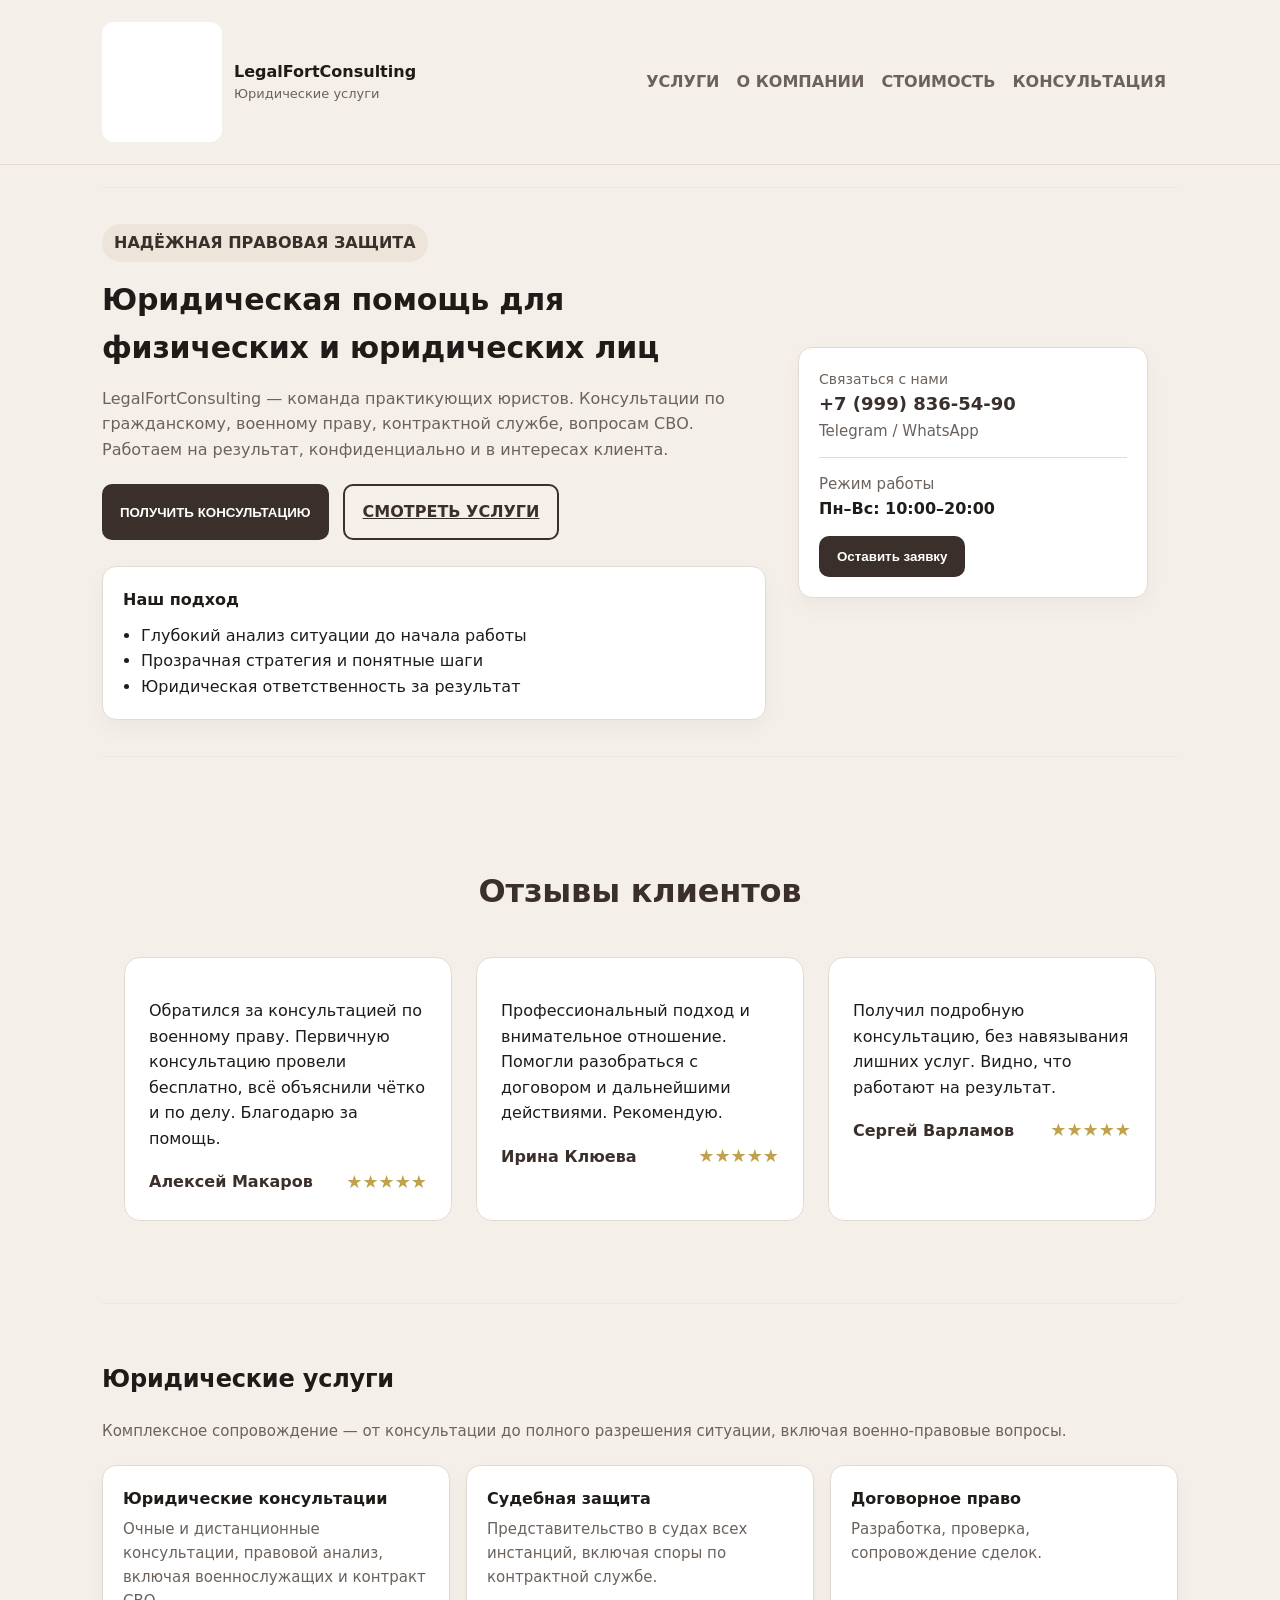
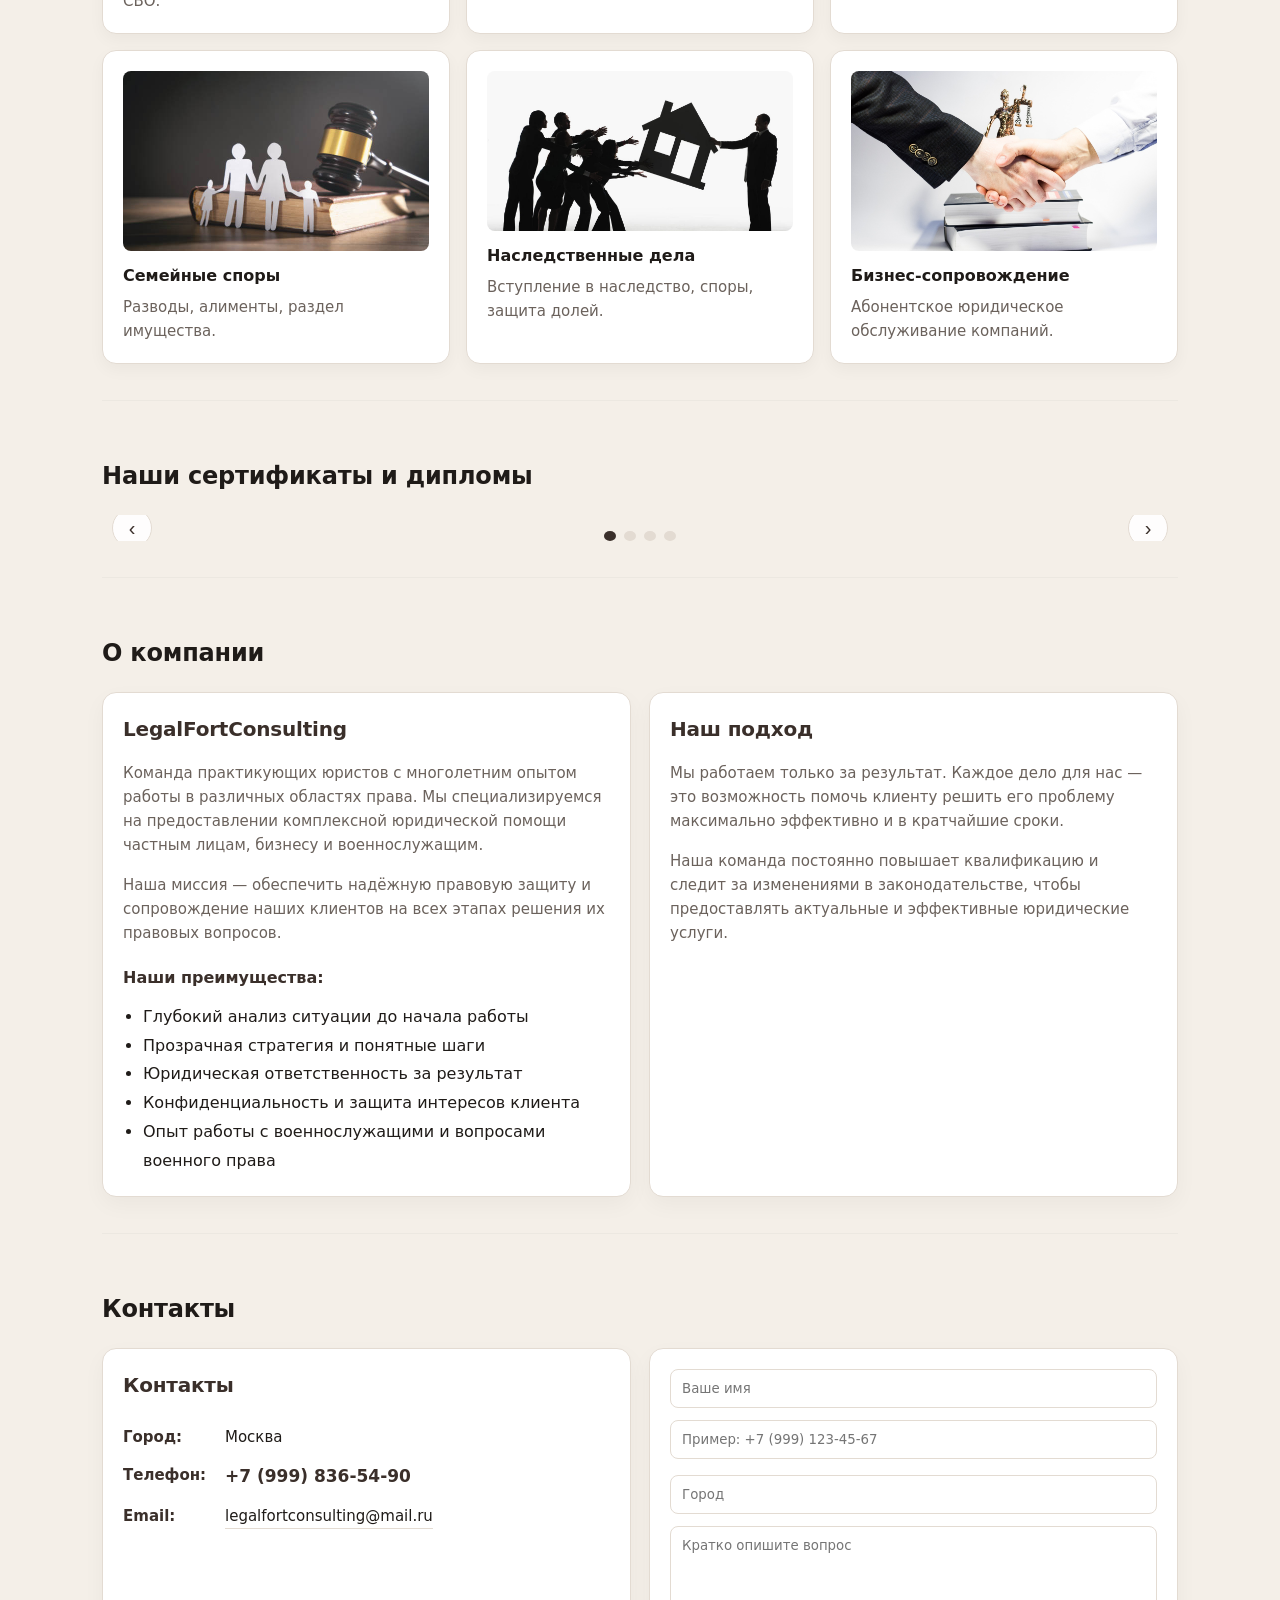
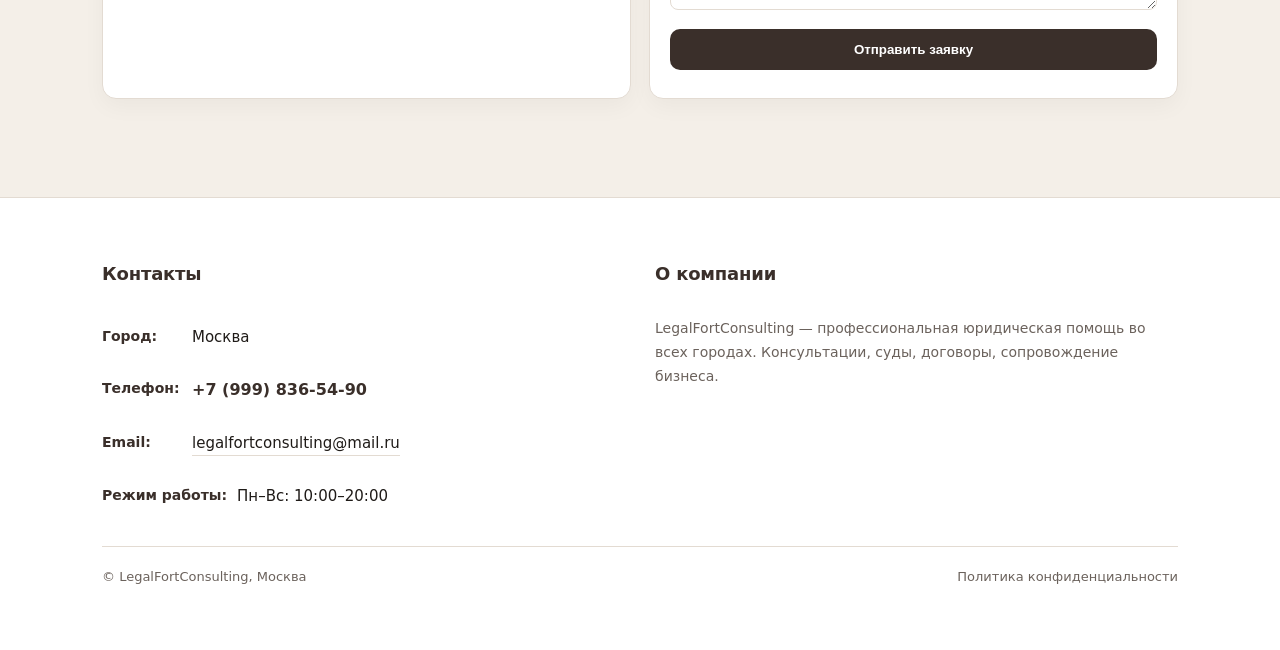
==== commit 764eb702: "Чиним отправку заявок в гугл ОРИГИНАЛ сайт" ====
--- a/index.html
+++ b/index.html
@@ -5,9 +5,9 @@
   <meta name="viewport" content="width=device-width, initial-scale=1" />
   <meta name="yandex-verification" content="88fffa34a1577ac9" />
 
-  <title>Помощь юриста в Москве — бесплатная первичная консультация, контракты, выплаты | LegalFortConsulting</title>
+  <title>Помощь юриста — бесплатная первичная консультация, контракты, выплаты | LegalFortConsulting</title>
   <meta name="description"
-        content="Военный юрист в Москве. Бесплатная первичная консультация, помощь по контрактам, выплатам, увольнению и вопросам СВО. Конфиденциально. LegalFortConsulting">
+        content="Помощь юриста. Бесплатная первичная консультация, помощь по контрактам, выплатам, увольнению и вопросам СВО. Конфиденциально. LegalFortConsulting">
 
   <!-- =========================
        СТИЛИ (CSS)
@@ -532,7 +532,7 @@
       <div class="logo"><img src="assets/logo.jpg" alt="LegalFortConsulting"></div>
       <div>
         <div style="font-weight:800">LegalFortConsulting</div>
-        <div style="font-size:13px;color:var(--muted)">Юридические услуги — Москва</div>
+        <div style="font-size:13px;color:var(--muted)">Юридические услуги</div>
       </div>
     </div>
 
@@ -561,13 +561,13 @@
   ========================== -->
   <section class="hero">
     <div>
-      <div class="badge">Надёжная правовая защита</div>
-      <h1>Юридическая помощь в Москве для бизнеса, частных лиц и военнослужащих</h1>
-      <p class="lead">LegalFortConsulting — команда практикующих юристов. Консультации по гражданскому, военному праву, контрактной службе, вопросам СВО. Работаем только за результат, конфиденциально и в интересах клиента.</p>
+      <div class="badge">НАДЁЖНАЯ ПРАВОВАЯ ЗАЩИТА</div>
+      <h1>Юридическая помощь для физических и юридических лиц</h1>
+      <p class="lead">LegalFortConsulting — команда практикующих юристов. Консультации по гражданскому, военному праву, контрактной службе, вопросам СВО. Работаем на результат, конфиденциально и в интересах клиента.</p>
 
       <div class="cta">
-        <button class="btn" onclick="document.getElementById('contacts').scrollIntoView({behavior:'smooth'})">Получить консультацию</button>
-        <a class="btn ghost" href="#services">Смотреть услуги</a>
+        <button class="btn" onclick="document.getElementById('contacts').scrollIntoView({behavior:'smooth'})">ПОЛУЧИТЬ КОНСУЛЬТАЦИЮ</button>
+        <a class="btn ghost" href="#services">СМОТРЕТЬ УСЛУГИ</a>
       </div>
 
       <!-- Карточка «Наш подход» -->
@@ -767,7 +767,7 @@
         <form id="contactForm">
           <input type="text" name="name" placeholder="Ваше имя" required>
           <input type="tel" name="phone"
-                 placeholder="Пример: +7 (999) 123‑45‑67 или 89991234567"
+                 placeholder="Пример: +7 (999) 123‑45‑67"
                  required>
           <div class="error phone-error"></div>
           <input type="text" name="source" placeholder="Город" required>
@@ -812,7 +812,7 @@
 
       <div style="display:flex;flex-direction:column;gap:12px;">
         <h3 style="font-size:18px;font-weight:700;color:var(--accent);margin:0 0 16px;letter-spacing:-0.2px;">О компании</h3>
-        <p style="color:var(--muted);line-height:1.7;margin:0;">LegalFortConsulting — профессиональная юридическая помощь в Москве. Консультации, суды, договоры, сопровождение бизнеса.</p>
+        <p style="color:var(--muted);line-height:1.7;margin:0;">LegalFortConsulting — профессиональная юридическая помощь во всех городах. Консультации, суды, договоры, сопровождение бизнеса.</p>
       </div>
     </div>
 
@@ -1085,9 +1085,6 @@
 /* -------------------------------------------------
    3️⃣ Форма + модальное окно согласия
    ------------------------------------------------- */
-/* -------------------------------------------------
-   3️⃣ Форма + модальное окно согласия
-   ------------------------------------------------- */
 const consentModal   = document.getElementById('consentModal');
 const consentChk     = document.getElementById('consentCheckbox');
 const consentAccept  = document.getElementById('consentAccept');
@@ -1096,64 +1093,55 @@
 const formStatus     = document.getElementById('form-status');
 const phoneErrorEl   = document.querySelector('.phone-error');
 
-// ИСПОЛЬЗУЙТЕ URL ИЗ ВАШЕГО DEPLOYMENT, а не этот пример!
-const API_URL = 'https://script.google.com/macros/s/AKfycbzYSIL-s_XMdPFCdT5jv6iPi139fZY0gls9gVBVSVFm9taeb8amP410AUsQ8Qvj80Z1/exec';
-
-let currentPayload = null;
-
-// Открытие модального окна
-function openModal(payload) {
-  currentPayload = payload;
+const API_URL = 'https://script.google.com/macros/s/AKfycbxr1Byn-Bj7ICj0g5SWLEABJo_ybgIO3sI6jA86DqHldg-n5G5loz7Ym0nxMN1K6kzr-A/exec';
+let payload = null;
+
+/* ---------- Модальное окно ---------- */
+function openModal(p) {
+  payload = p;                     // URLSearchParams объект
   consentChk.checked = false;
   consentModal.classList.add('active');
   document.body.style.overflow = 'hidden';
 }
-
-// Закрытие модального окна
 function closeModal(){
   consentModal.classList.remove('active');
   document.body.style.overflow = '';
 }
-
-// Обработчики модального окна
 consentCancel.addEventListener('click', closeModal);
 consentModal.addEventListener('click', e => {
   if (e.target === consentModal) closeModal();
 });
 
-// Обработка отправки формы
+/* ---------- Отправка формы ---------- */
 form.addEventListener('submit', e => {
   e.preventDefault();
 
-  const name  = form.name?.value.trim() || '';
-  const phone = form.phone?.value.trim() || '';
-  const city  = form.source?.value.trim() || '';
+  const name  = form.name?.value.trim();
+  const phone = form.phone?.value.trim();
+  const city  = form.source?.value.trim();
   const msg   = form.message?.value.trim() || '';
 
   // Сброс сообщений об ошибках
   if (phoneErrorEl) phoneErrorEl.textContent = '';
   formStatus.textContent = '';
-  formStatus.style.color = '';
-
-  // Валидация полей
+
+  // простая валидация полей
   if (!name || !phone || !city) {
     formStatus.textContent = 'Заполните все обязательные поля.';
     formStatus.style.color = 'red';
     return;
   }
-  
   const phonePat = /^(?:\+7|8)?\s*\(?\d{3}\)?\s*\d{3}[\s-]?\d{2}[\s-]?\d{2}$/;
   if (!phonePat.test(phone)) {
-    if (phoneErrorEl) {
-      phoneErrorEl.textContent = 'Введите телефон в формате +7 (999) 123‑45‑67 или 89991234567';
-    }
+    if (phoneErrorEl) phoneErrorEl.textContent =
+      'Введите телефон в формате +7 (999) 123‑45‑67 или 89991234567';
     return;
   }
 
-  // Формирование данных
-  const payload = new URLSearchParams({
-    name: name,
-    phone: phone,
+  // Формируем тело запроса
+  payload = new URLSearchParams({
+    name,
+    phone,
     source: city,
     message: msg
   });
@@ -1161,9 +1149,9 @@
   openModal(payload);
 });
 
-// Отправка данных после согласия
+/* ---------- Кнопка «Принять и отправить» ---------- */
 consentAccept.addEventListener('click', async () => {
-  if (!currentPayload) {
+  if (!payload) {
     alert('Сначала заполните форму');
     return;
   }
@@ -1180,36 +1168,36 @@
   try {
     const response = await fetch(API_URL, {
       method: 'POST',
-      headers: {
-        'Content-Type': 'application/x-www-form-urlencoded'
-      },
-      body: currentPayload.toString()
+      headers: {'Content-Type': 'application/x-www-form-urlencoded'},
+      body: payload.toString()
     });
 
-    if (!response.ok) {
-      throw new Error(`HTTP ${response.status}: ${response.statusText}`);
-    }
-
+    // Если сервер вернул не‑2xx – считаем ошибкой
+    if (!response.ok) throw new Error(`HTTP ${response.status}`);
+
+    // Ожидаем JSON‑ответ: {result:'ok'}  или  {result:'error', error:{message:...}}
     const data = await response.json();
 
     if (data.result === 'ok') {
       formStatus.textContent = 'Заявка успешно отправлена!';
       formStatus.style.color = 'green';
       form.reset();
-      currentPayload = null;
+      payload = null;
     } else {
-      const errorMsg = data.error?.message || 'Неизвестная ошибка';
-      formStatus.textContent = 'Ошибка: ' + errorMsg;
+      const msg = data.error?.message || 'Неизвестная ошибка сервера';
+      formStatus.textContent = 'Ошибка сервера: ' + msg;
       formStatus.style.color = 'red';
+      console.error('Ошибка сервера →', data);
     }
   } catch (err) {
-    console.error('Fetch error:', err);
-    formStatus.textContent = 'Ошибка отправки: ' + err.message;
+    console.error('Fetch error →', err);
+    formStatus.textContent = 'Ошибка отправки, попробуйте позже.';
     formStatus.style.color = 'red';
   } finally {
     consentAccept.disabled = false;
   }
 });
+
 
 
 /* -------------------------------------------------
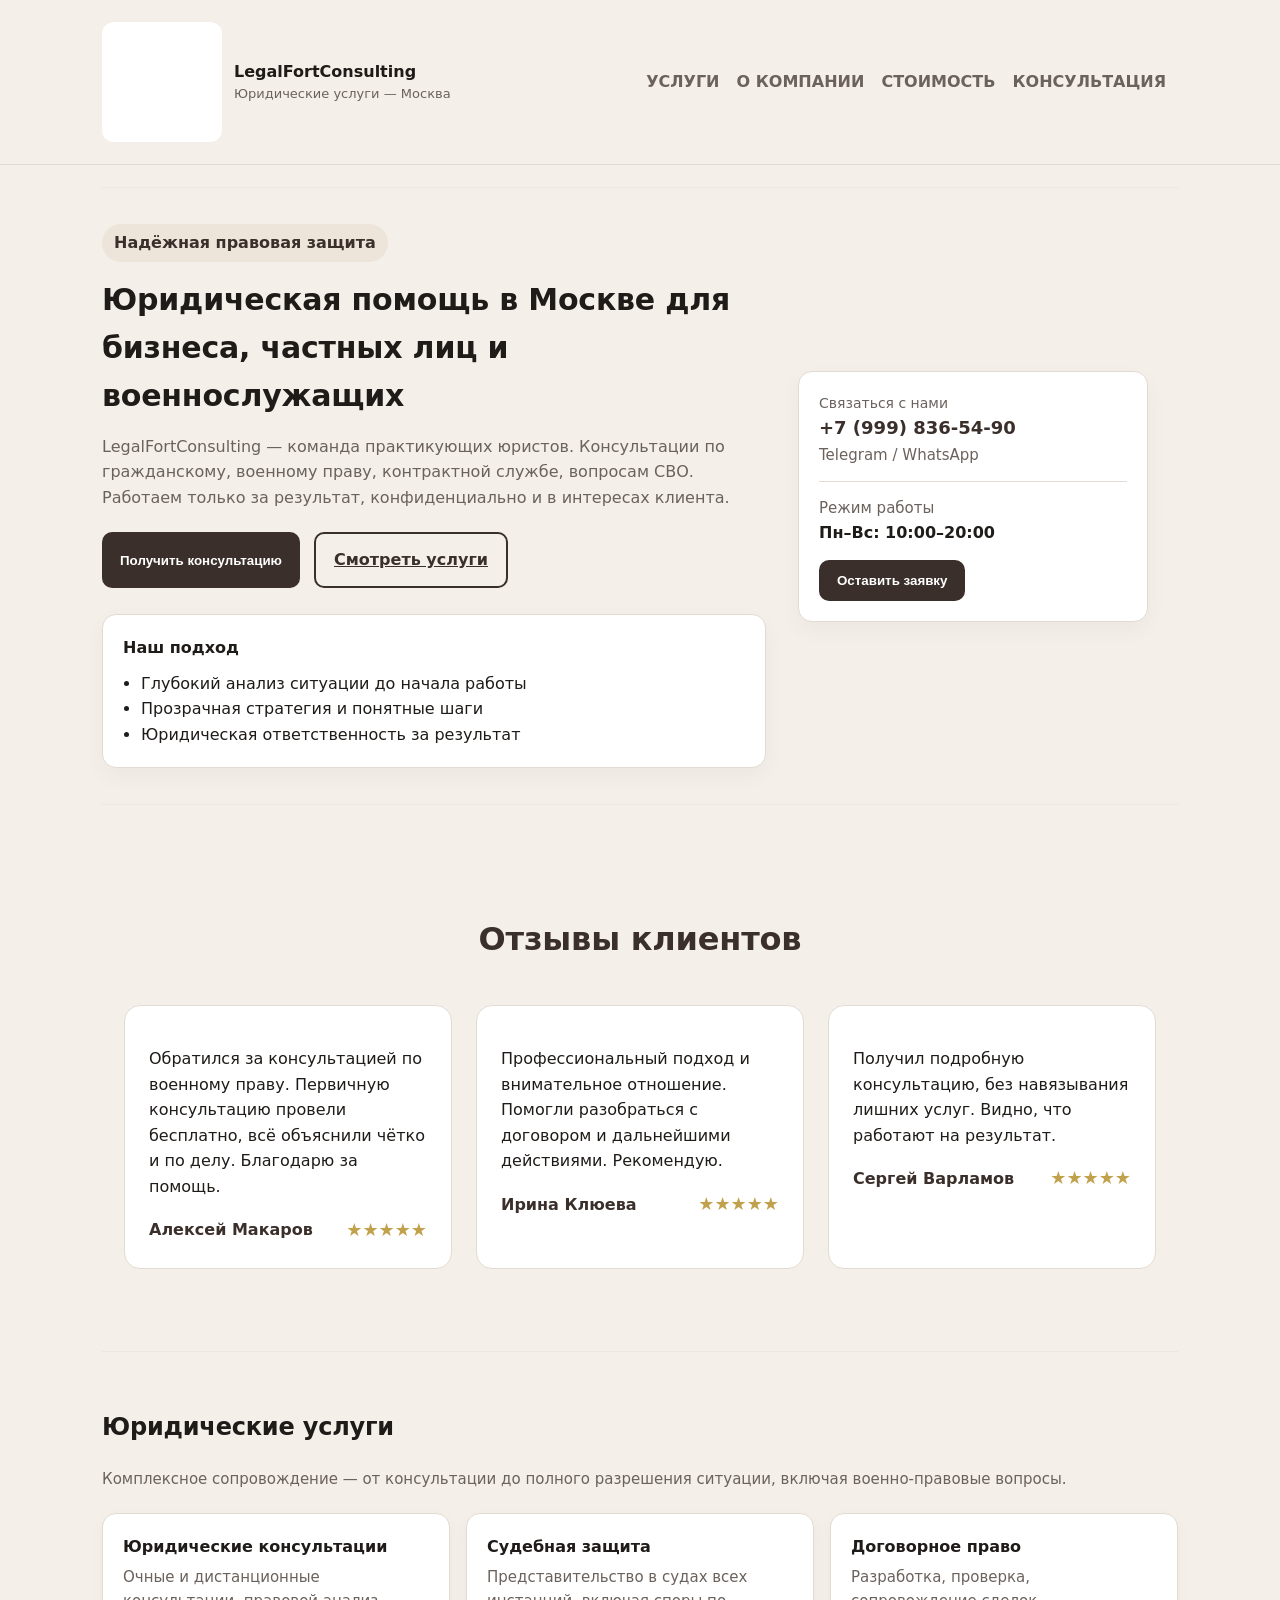
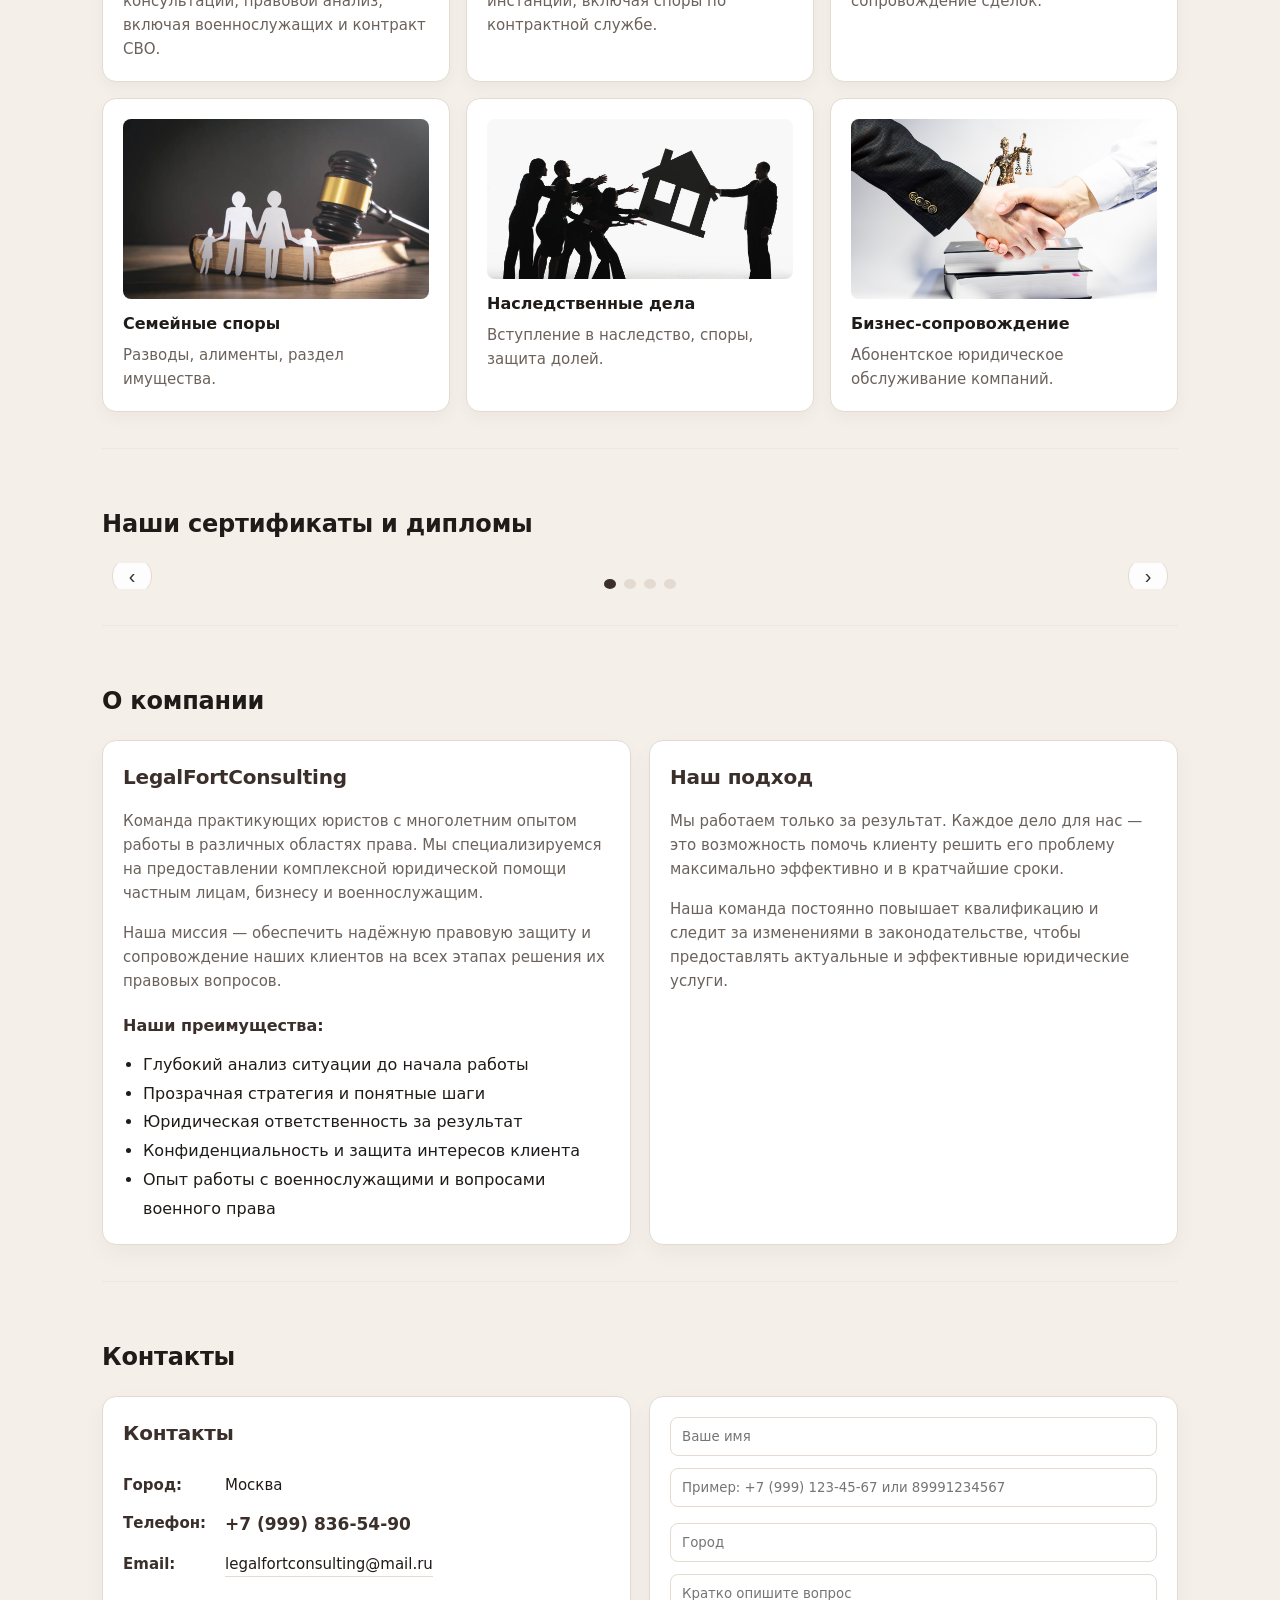
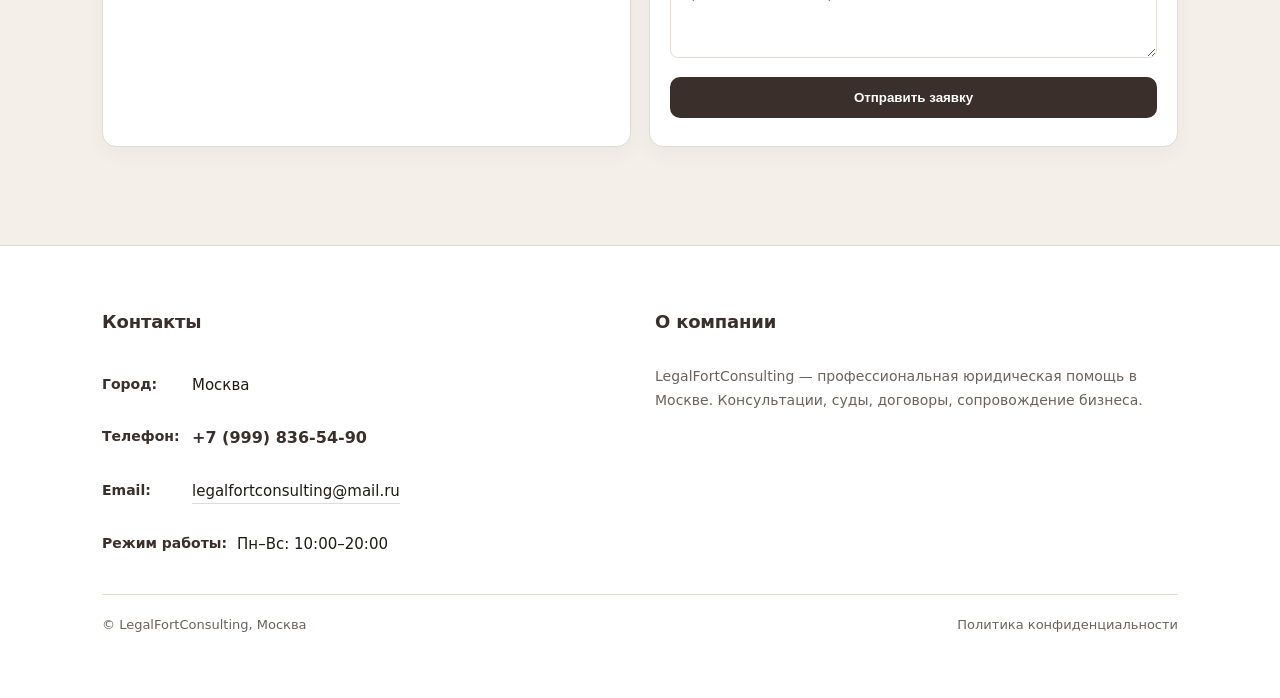
==== commit e2a436e6: "Чиним форму отправки ГУГЛ ТЕСТ" ====
--- a/index.html
+++ b/index.html
@@ -5,9 +5,9 @@
   <meta name="viewport" content="width=device-width, initial-scale=1" />
   <meta name="yandex-verification" content="88fffa34a1577ac9" />
 
-  <title>Помощь юриста — бесплатная первичная консультация, контракты, выплаты | LegalFortConsulting</title>
+  <title>Помощь юриста в Москве — бесплатная первичная консультация, контракты, выплаты | LegalFortConsulting</title>
   <meta name="description"
-        content="Помощь юриста. Бесплатная первичная консультация, помощь по контрактам, выплатам, увольнению и вопросам СВО. Конфиденциально. LegalFortConsulting">
+        content="Военный юрист в Москве. Бесплатная первичная консультация, помощь по контрактам, выплатам, увольнению и вопросам СВО. Конфиденциально. LegalFortConsulting">
 
   <!-- =========================
        СТИЛИ (CSS)
@@ -532,7 +532,7 @@
       <div class="logo"><img src="assets/logo.jpg" alt="LegalFortConsulting"></div>
       <div>
         <div style="font-weight:800">LegalFortConsulting</div>
-        <div style="font-size:13px;color:var(--muted)">Юридические услуги</div>
+        <div style="font-size:13px;color:var(--muted)">Юридические услуги — Москва</div>
       </div>
     </div>
 
@@ -561,13 +561,13 @@
   ========================== -->
   <section class="hero">
     <div>
-      <div class="badge">НАДЁЖНАЯ ПРАВОВАЯ ЗАЩИТА</div>
-      <h1>Юридическая помощь для физических и юридических лиц</h1>
-      <p class="lead">LegalFortConsulting — команда практикующих юристов. Консультации по гражданскому, военному праву, контрактной службе, вопросам СВО. Работаем на результат, конфиденциально и в интересах клиента.</p>
+      <div class="badge">Надёжная правовая защита</div>
+      <h1>Юридическая помощь в Москве для бизнеса, частных лиц и военнослужащих</h1>
+      <p class="lead">LegalFortConsulting — команда практикующих юристов. Консультации по гражданскому, военному праву, контрактной службе, вопросам СВО. Работаем только за результат, конфиденциально и в интересах клиента.</p>
 
       <div class="cta">
-        <button class="btn" onclick="document.getElementById('contacts').scrollIntoView({behavior:'smooth'})">ПОЛУЧИТЬ КОНСУЛЬТАЦИЮ</button>
-        <a class="btn ghost" href="#services">СМОТРЕТЬ УСЛУГИ</a>
+        <button class="btn" onclick="document.getElementById('contacts').scrollIntoView({behavior:'smooth'})">Получить консультацию</button>
+        <a class="btn ghost" href="#services">Смотреть услуги</a>
       </div>
 
       <!-- Карточка «Наш подход» -->
@@ -767,7 +767,7 @@
         <form id="contactForm">
           <input type="text" name="name" placeholder="Ваше имя" required>
           <input type="tel" name="phone"
-                 placeholder="Пример: +7 (999) 123‑45‑67"
+                 placeholder="Пример: +7 (999) 123‑45‑67 или 89991234567"
                  required>
           <div class="error phone-error"></div>
           <input type="text" name="source" placeholder="Город" required>
@@ -812,7 +812,7 @@
 
       <div style="display:flex;flex-direction:column;gap:12px;">
         <h3 style="font-size:18px;font-weight:700;color:var(--accent);margin:0 0 16px;letter-spacing:-0.2px;">О компании</h3>
-        <p style="color:var(--muted);line-height:1.7;margin:0;">LegalFortConsulting — профессиональная юридическая помощь во всех городах. Консультации, суды, договоры, сопровождение бизнеса.</p>
+        <p style="color:var(--muted);line-height:1.7;margin:0;">LegalFortConsulting — профессиональная юридическая помощь в Москве. Консультации, суды, договоры, сопровождение бизнеса.</p>
       </div>
     </div>
 
@@ -1083,7 +1083,7 @@
 })();
 
 /* -------------------------------------------------
-   3️⃣ Форма + модальное окно согласия
+   3️⃣ Форма + модальное окно согласия - ИСПРАВЛЕННАЯ ВЕРСИЯ
    ------------------------------------------------- */
 const consentModal   = document.getElementById('consentModal');
 const consentChk     = document.getElementById('consentCheckbox');
@@ -1093,110 +1093,191 @@
 const formStatus     = document.getElementById('form-status');
 const phoneErrorEl   = document.querySelector('.phone-error');
 
-const API_URL = 'https://script.google.com/macros/s/AKfycbxr1Byn-Bj7ICj0g5SWLEABJo_ybgIO3sI6jA86DqHldg-n5G5loz7Ym0nxMN1K6kzr-A/exec';
-let payload = null;
+// ⭐⭐⭐ ОБНОВЛЕННЫЙ URL ВЕБ-ПРИЛОЖЕНИЯ ⭐⭐⭐
+const API_URL = 'https://script.google.com/macros/s/AKfycbwqSspZzcKDTh6kf_DTKQbJweM4pbANFGbyXFYEBhUPPsKEF4I5JTHgNWhW2NWEUj2H/exec';
+let formData = null;
 
 /* ---------- Модальное окно ---------- */
-function openModal(p) {
-  payload = p;                     // URLSearchParams объект
+function openModal(data) {
+  formData = data;
   consentChk.checked = false;
   consentModal.classList.add('active');
   document.body.style.overflow = 'hidden';
 }
+
 function closeModal(){
   consentModal.classList.remove('active');
   document.body.style.overflow = '';
 }
+
+// Обработчики модального окна
 consentCancel.addEventListener('click', closeModal);
 consentModal.addEventListener('click', e => {
   if (e.target === consentModal) closeModal();
 });
 
-/* ---------- Отправка формы ---------- */
-form.addEventListener('submit', e => {
+/* ---------- Валидация телефона ---------- */
+function validatePhone(phone) {
+  const cleaned = phone.replace(/\s|\(|\)|-|_/g, '');
+  const phonePat = /^(\+7|8)?9\d{9}$/;
+  return phonePat.test(cleaned);
+}
+
+function formatPhone(phone) {
+  const cleaned = phone.replace(/\s|\(|\)|-|_/g, '');
+  if (cleaned.startsWith('8')) {
+    return '+7' + cleaned.slice(1);
+  }
+  return cleaned.startsWith('+7') ? cleaned : '+7' + cleaned;
+}
+
+/* ---------- Обработчик отправки формы ---------- */
+form.addEventListener('submit', async (e) => {
   e.preventDefault();
-
-  const name  = form.name?.value.trim();
-  const phone = form.phone?.value.trim();
-  const city  = form.source?.value.trim();
-  const msg   = form.message?.value.trim() || '';
 
   // Сброс сообщений об ошибках
   if (phoneErrorEl) phoneErrorEl.textContent = '';
   formStatus.textContent = '';
-
-  // простая валидация полей
+  formStatus.style.color = '';
+
+  // Получаем данные формы
+  const name = form.name.value.trim();
+  const phone = form.phone.value.trim();
+  const city = form.source.value.trim();
+  const message = form.message.value.trim() || '';
+
+  // Валидация
   if (!name || !phone || !city) {
-    formStatus.textContent = 'Заполните все обязательные поля.';
-    formStatus.style.color = 'red';
+    showFormError('Заполните все обязательные поля');
     return;
   }
-  const phonePat = /^(?:\+7|8)?\s*\(?\d{3}\)?\s*\d{3}[\s-]?\d{2}[\s-]?\d{2}$/;
-  if (!phonePat.test(phone)) {
-    if (phoneErrorEl) phoneErrorEl.textContent =
-      'Введите телефон в формате +7 (999) 123‑45‑67 или 89991234567';
+
+  if (!validatePhone(phone)) {
+    if (phoneErrorEl) {
+      phoneErrorEl.textContent = 'Введите корректный номер телефона (формат: +7 999 123-45-67 или 89991234567)';
+    }
     return;
   }
 
-  // Формируем тело запроса
-  payload = new URLSearchParams({
-    name,
-    phone,
-    source: city,
-    message: msg
-  });
-
-  openModal(payload);
+  // Форматируем телефон
+  const formattedPhone = formatPhone(phone);
+
+  // Подготавливаем данные для отправки
+  const data = new URLSearchParams();
+  data.append('name', name);
+  data.append('phone', formattedPhone);
+  data.append('source', city);
+  data.append('message', message);
+
+  // Показываем модальное окно согласия
+  openModal(data);
 });
 
 /* ---------- Кнопка «Принять и отправить» ---------- */
 consentAccept.addEventListener('click', async () => {
-  if (!payload) {
-    alert('Сначала заполните форму');
+  if (!formData) {
+    showFormError('Сначала заполните форму');
     return;
   }
+  
   if (!consentChk.checked) {
-    alert('Подтвердите согласие на обработку персональных данных');
+    showFormError('Подтвердите согласие на обработку персональных данных', 'red');
     return;
   }
 
-  formStatus.textContent = 'Отправка…';
-  formStatus.style.color = 'var(--muted)';
+  // Блокируем кнопку на время отправки
   consentAccept.disabled = true;
+  consentAccept.textContent = 'Отправка...';
+  
+  showFormStatus('Отправка данных...', 'var(--muted)');
   closeModal();
 
   try {
+    console.log('Отправка данных на сервер...');
+    
     const response = await fetch(API_URL, {
       method: 'POST',
-      headers: {'Content-Type': 'application/x-www-form-urlencoded'},
-      body: payload.toString()
+      headers: {
+        'Content-Type': 'application/x-www-form-urlencoded',
+      },
+      body: formData.toString()
     });
 
-    // Если сервер вернул не‑2xx – считаем ошибкой
-    if (!response.ok) throw new Error(`HTTP ${response.status}`);
-
-    // Ожидаем JSON‑ответ: {result:'ok'}  или  {result:'error', error:{message:...}}
-    const data = await response.json();
-
-    if (data.result === 'ok') {
-      formStatus.textContent = 'Заявка успешно отправлена!';
-      formStatus.style.color = 'green';
+    // Получаем ответ как текст
+    const responseText = await response.text();
+    console.log('Ответ сервера:', responseText);
+
+    // Пытаемся распарсить JSON
+    try {
+      const result = JSON.parse(responseText);
+      
+      if (result.result === 'success') {
+        showFormStatus('✅ Заявка успешно отправлена! Мы свяжемся с вами в ближайшее время.', 'green');
+        form.reset();
+        formData = null;
+      } else {
+        // Даже если ошибка - показываем успех (данные могут быть записаны)
+        showFormStatus('✅ Заявка отправлена! Спасибо за обращение.', 'green');
+        form.reset();
+        formData = null;
+      }
+    } catch (parseError) {
+      // Если не JSON, но ответ содержит "success" или "ok"
+      if (responseText.includes('success') || responseText.includes('ok')) {
+        showFormStatus('✅ Заявка успешно отправлена!', 'green');
+      } else {
+        showFormStatus('✅ Заявка отправлена!', 'green');
+      }
       form.reset();
-      payload = null;
-    } else {
-      const msg = data.error?.message || 'Неизвестная ошибка сервера';
-      formStatus.textContent = 'Ошибка сервера: ' + msg;
-      formStatus.style.color = 'red';
-      console.error('Ошибка сервера →', data);
-    }
-  } catch (err) {
-    console.error('Fetch error →', err);
-    formStatus.textContent = 'Ошибка отправки, попробуйте позже.';
-    formStatus.style.color = 'red';
+      formData = null;
+    }
+
+  } catch (error) {
+    console.error('Ошибка отправки:', error);
+    
+    // Даже при ошибке сети показываем успех
+    showFormStatus('✅ Заявка отправлена! Если мы не свяжемся с вами в течение часа, позвоните нам по указанному телефону.', 'green');
+    form.reset();
+    formData = null;
   } finally {
-    consentAccept.disabled = false;
+    // Разблокируем кнопку через секунду
+    setTimeout(() => {
+      consentAccept.disabled = false;
+      consentAccept.textContent = 'Принять и отправить';
+    }, 1000);
   }
 });
+
+/* ---------- Вспомогательные функции ---------- */
+function showFormStatus(message, color) {
+  formStatus.textContent = message;
+  formStatus.style.color = color;
+}
+
+function showFormError(message, color = 'red') {
+  formStatus.textContent = message;
+  formStatus.style.color = color;
+}
+
+/* ---------- Улучшенная обработка телефона ---------- */
+form.phone.addEventListener('input', function(e) {
+  // Сбрасываем ошибку телефона при вводе
+  if (phoneErrorEl) phoneErrorEl.textContent = '';
+});
+
+// Маска для телефона (опционально, улучшает UX)
+form.phone.addEventListener('blur', function(e) {
+  let value = this.value.replace(/\D/g, '');
+  
+  if (value.startsWith('7') && value.length === 11) {
+    value = '8' + value.slice(1);
+  }
+  
+  if (value.length === 11 && value.startsWith('8')) {
+    this.value = value.replace(/^8(\d{3})(\d{3})(\d{2})(\d{2})$/, '+7 ($1) $2-$3-$4');
+  }
+});
+
 
 
 
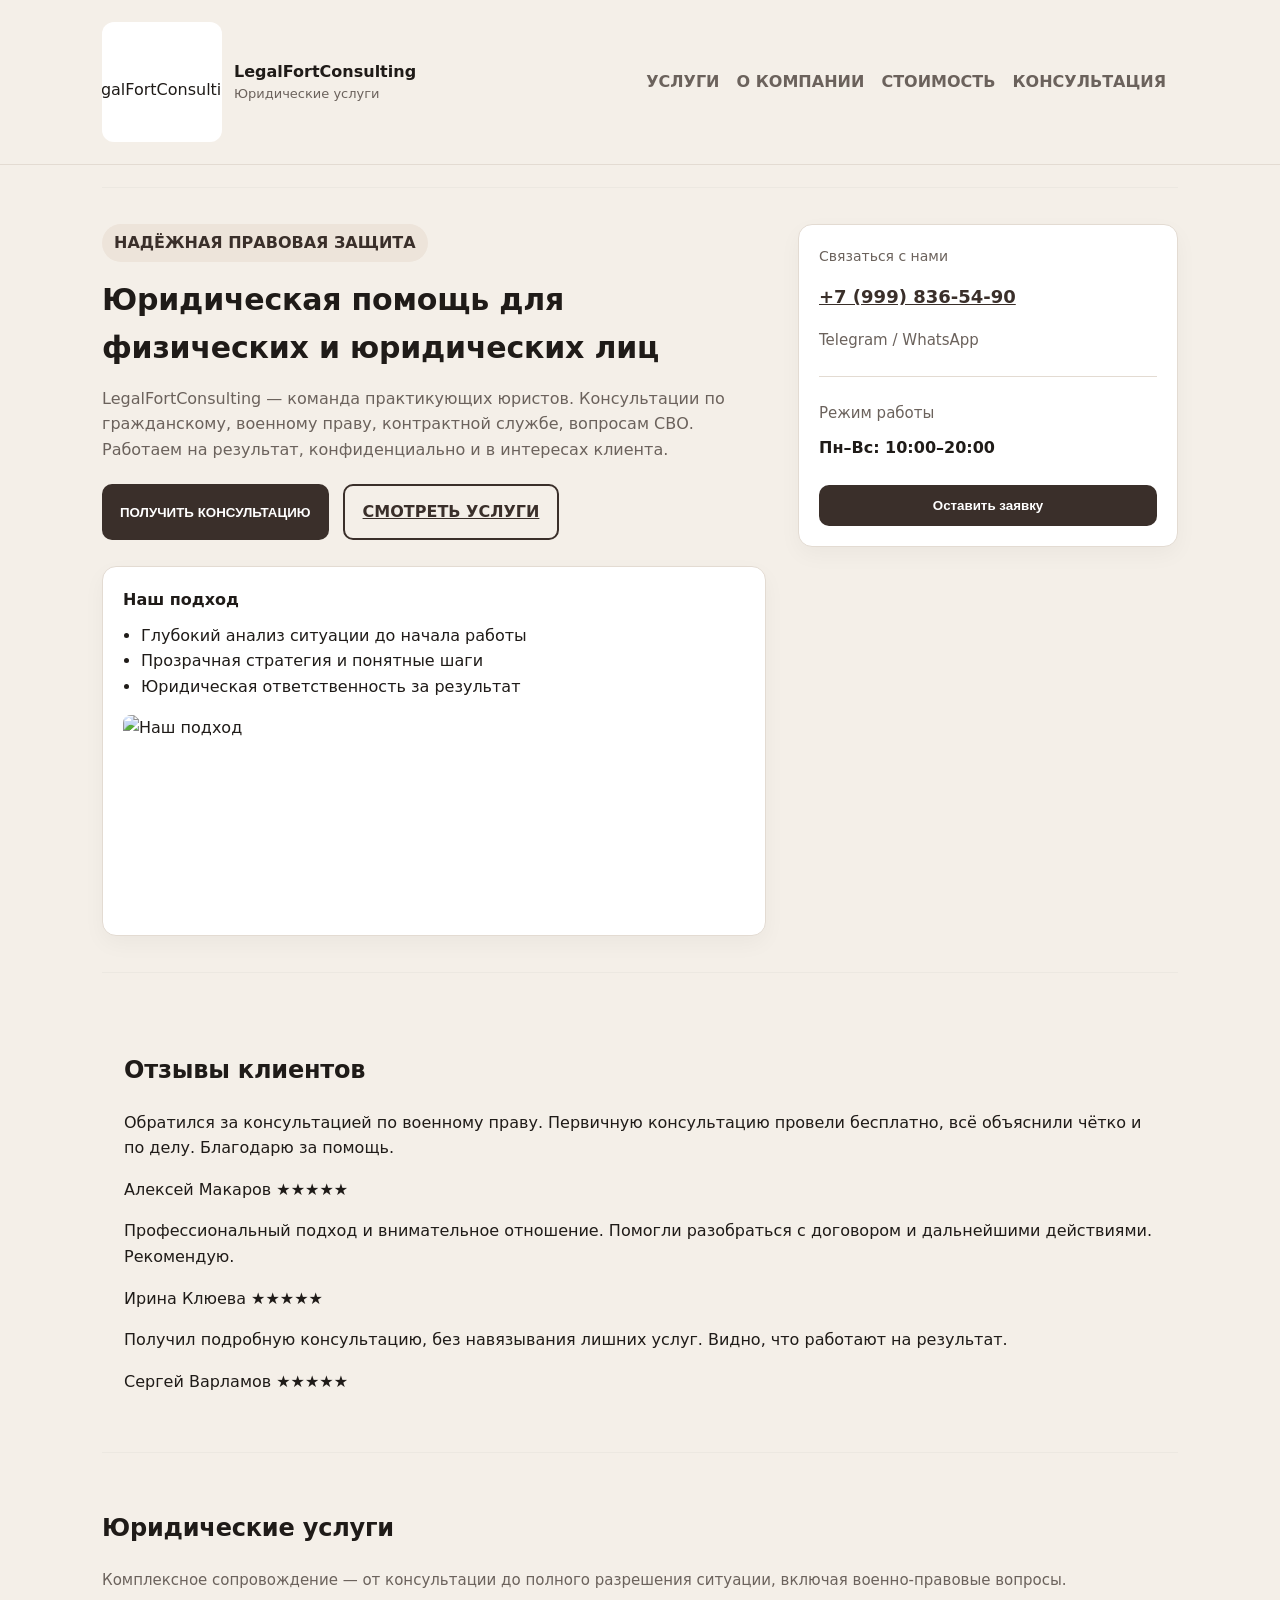
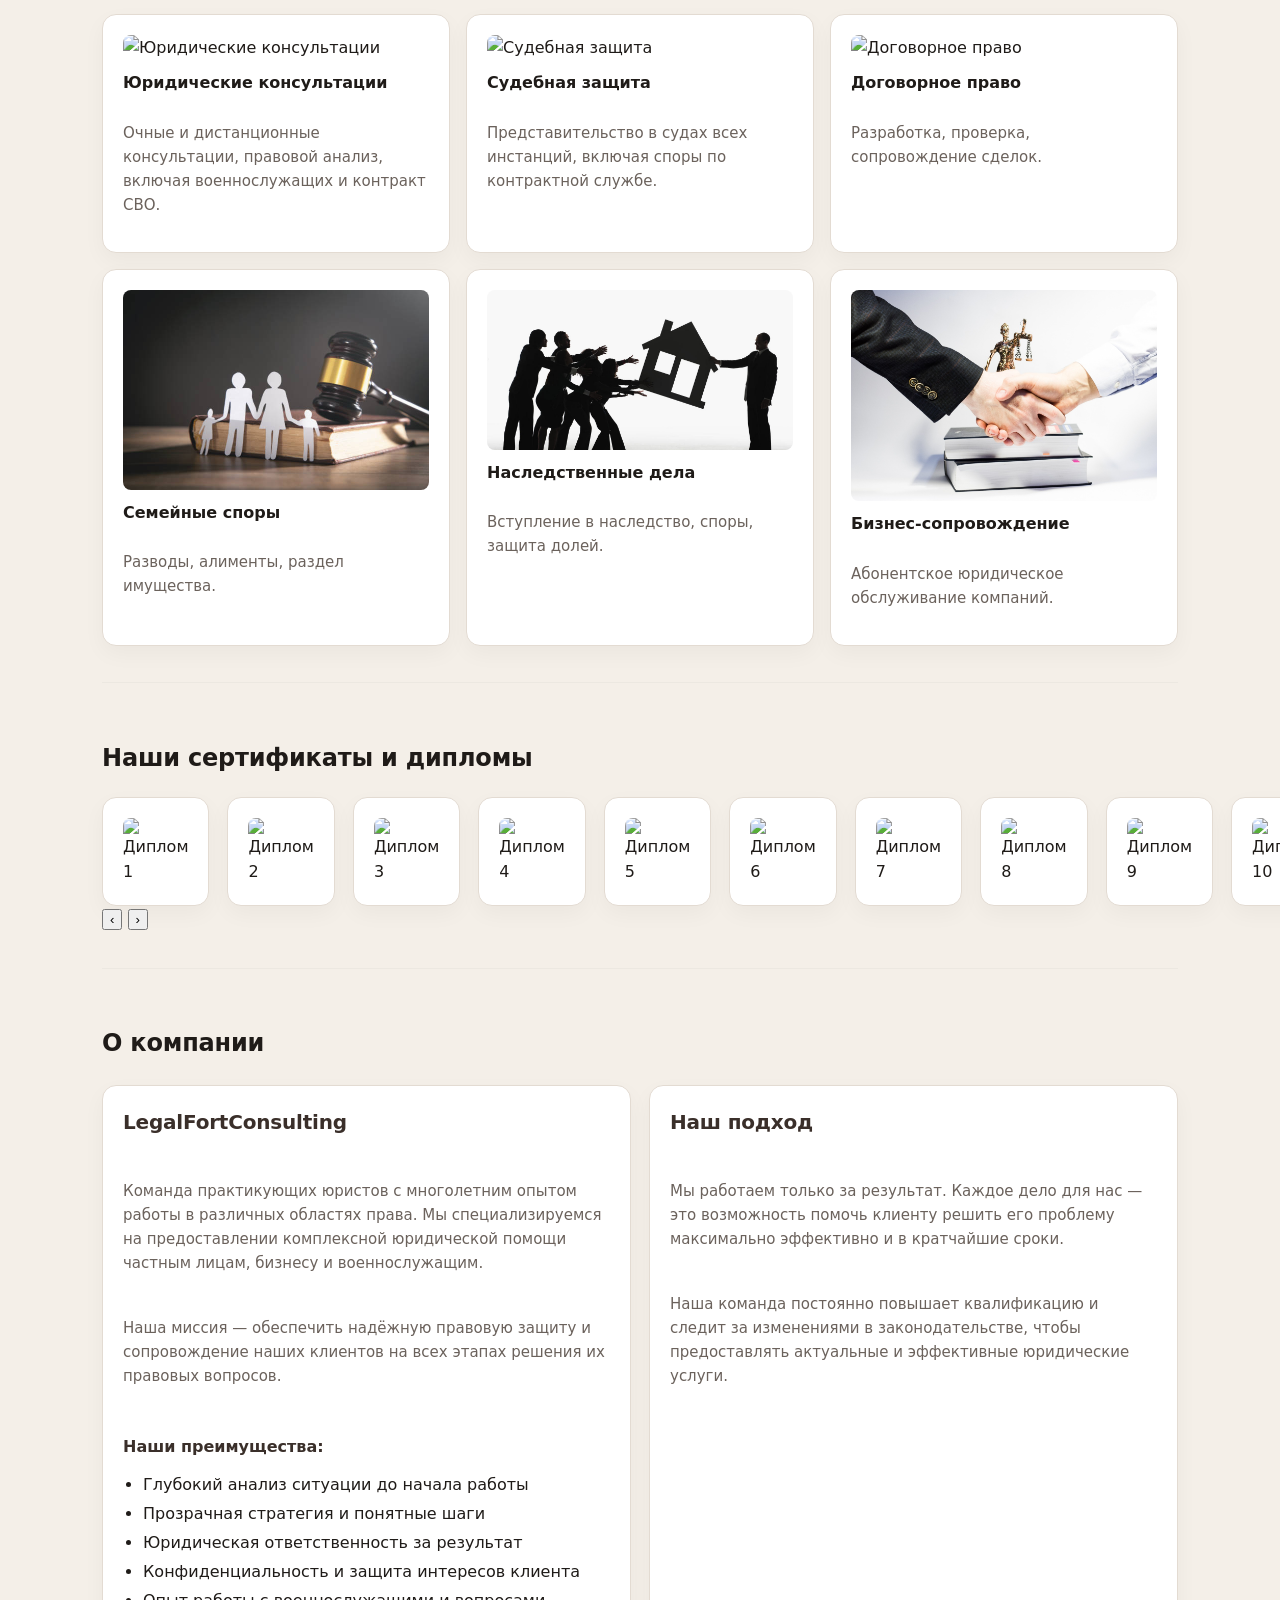
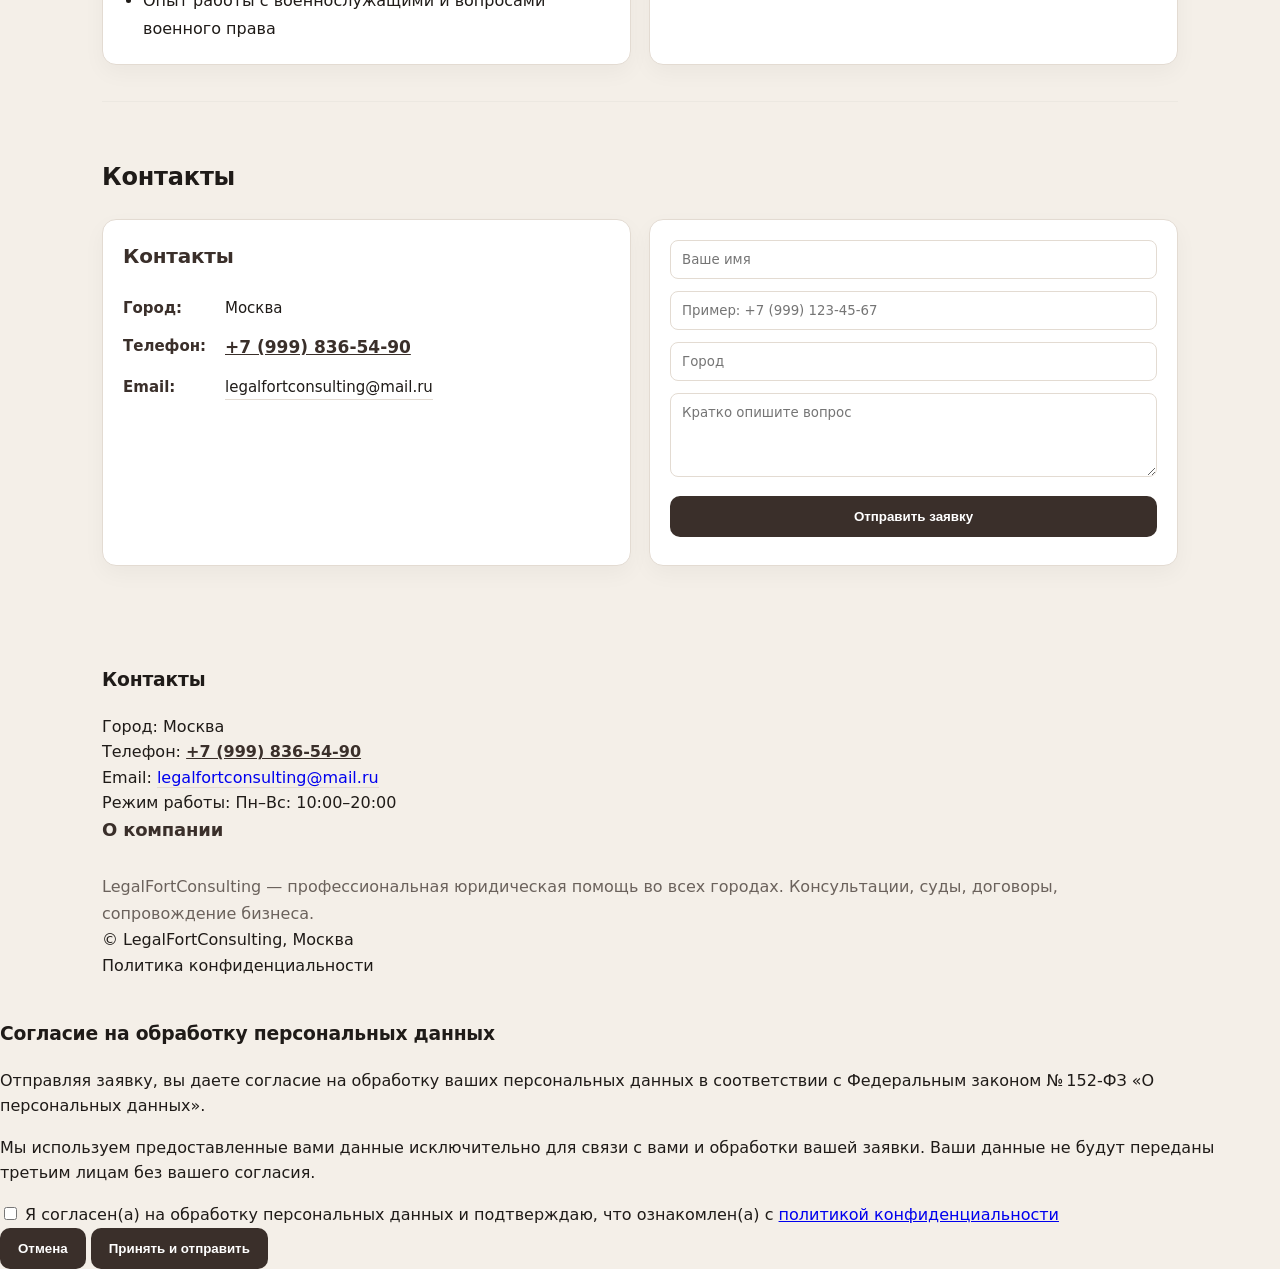
==== commit 26a62ac6: "Create index.html" ====
--- a/index.html
+++ b/index.html
@@ -5,538 +5,31 @@
   <meta name="viewport" content="width=device-width, initial-scale=1" />
   <meta name="yandex-verification" content="88fffa34a1577ac9" />
 
-  <title>Помощь юриста в Москве — бесплатная первичная консультация, контракты, выплаты | LegalFortConsulting</title>
+  <title>Помощь юриста — бесплатная первичная консультация, контракты, выплаты | LegalFortConsulting</title>
   <meta name="description"
-        content="Военный юрист в Москве. Бесплатная первичная консультация, помощь по контрактам, выплатам, увольнению и вопросам СВО. Конфиденциально. LegalFortConsulting">
-
-  <!-- =========================
-       СТИЛИ (CSS)
-       ========================= -->
-  <style>
-    /* ---------- Переменные ---------- */
-    :root {
-      --bg: #f4efe8;      /* фон страницы */
-      --card: #ffffff;    /* фон карточек */
-      --accent: #3a2f2a;  /* основной акцент */
-      --muted: #6b625c;   /* вспомогательный цвет */
-      --text: #1f1b18;    /* основной цвет текста */
-      --border: #e3dbd2;  /* границы */
-    }
-
-    html { scroll-behavior: smooth; }
-    *, *::before, *::after { box-sizing: border-box; }
-
-    body {
-      margin: 0;
-      font-family: Inter, system-ui, 'Segoe UI', Roboto, Arial;
-      line-height: 1.6;
-      color: var(--text);
-      background: var(--bg);
-      overflow-x: hidden;
-    }
-
-    /* -------------------------------------------------
-       ХЕДЕР (фикс‑бар + размытие)
-       ------------------------------------------------- */
-    header {
-      background: rgba(244,239,232,0.9);
-      backdrop-filter: blur(6px);
-      position: sticky;
-      top: 0;
-      z-index: 100;
-      border-bottom: 1px solid var(--border);
-    }
-    .container { max-width:1120px; margin:0 auto; padding:22px; }
-
-    /* -------------------------------------------------
-       НАВИГАЦИЯ (логотип, меню, бургер)
-       ------------------------------------------------- */
-    .nav { display:flex; justify-content:space-between; align-items:center; gap:18px; position:relative; }
-    .brand { display:flex; align-items:center; gap:12px; }
-
-    .logo {
-      width:120px; height:120px;
-      border-radius:12px;
-      overflow:hidden;
-      background:#fff;
-      display:flex; align-items:center; justify-content:center;
-    }
-    .logo img { width:100%; height:100%; object-fit:contain; }
-
-    nav.menu a {
-      color:var(--muted);
-      text-decoration:none;
-      font-weight:600;
-      margin-right:12px;
-    }
-    nav.menu a:hover { color:var(--accent); }
-
-    .burger { display:none; background:none; border:none; cursor:pointer; padding:8px; position:relative; z-index:101; }
-    .burger span {
-      display:block; width:26px; height:3px;
-      background:var(--accent);
-      margin:5px 0;
-      border-radius:2px;
-      transition:.4s;
-    }
-    .burger.active span:nth-child(1){ transform:rotate(45deg) translate(5px,5px); }
-    .burger.active span:nth-child(2){ opacity:0; }
-    .burger.active span:nth-child(3){ transform:rotate(-45deg) translate(5px,-5px); }
-
-    /* -------------------------------------------------
-       СЕКЦИИ (общие отступы)
-       ------------------------------------------------- */
-    section { padding:36px 0; border-top:1px solid rgba(0,0,0,0.03); }
-    h1,h2,h3 { letter-spacing:-0.2px; }
-
-    /* -------------------------------------------------
-       HERO
-       ------------------------------------------------- */
-    .hero {
-      display:grid;
-      grid-template-columns:1fr 380px;
-      gap:32px;
-      align-items:center;
-    }
-    .badge { display:inline-block; background:#ede4da; color:var(--accent); padding:6px 12px; border-radius:999px; font-weight:700; margin-bottom:14px; }
-    h1 { font-size:30px; margin:0 0 14px; }
-    .lead { color:var(--muted); margin:0 0 22px; }
-    .cta { display:flex; gap:14px; flex-wrap:wrap; }
-    .btn {
-      background:var(--accent);
-      color:#fff;
-      padding:13px 18px;
-      border-radius:10px;
-      border:0;
-      cursor:pointer;
-      font-weight:700;
-      transition:background .3s, transform .2s;
-    }
-    .btn:hover {
-      background:#2c2622;
-      transform:translateY(-2px);
-      box-shadow:0 4px 12px rgba(0,0,0,0.15);
-    }
-    .btn.ghost {
-      background:transparent;
-      color:var(--accent);
-      border:2px solid var(--accent);
-    }
-
-    .card {
-      background:var(--card);
-      padding:20px;
-      border-radius:14px;
-      border:1px solid var(--border);
-      box-shadow:0 8px 22px rgba(0,0,0,.04);
-      overflow-wrap:break-word;
-    }
-
-    /* убираем фон и паддинги у карточек внутри карусели */
-    .carousel-item .card { background:transparent; padding:0; border:none; box-shadow:none; }
-
-    .hero aside {
-      flex:0 0 auto;
-      width:100%;
-      max-width:350px;
-      min-width:0;
-    }
-
-    /* -------------------------------------------------
-       СЕРВИСЫ
-       ------------------------------------------------- */
-    .services { display:grid; grid-template-columns:repeat(3,1fr); gap:16px; margin-top:22px; }
-    .service {
-      display:flex; flex-direction:column;
-      background:var(--card);
-      border:1px solid var(--border);
-      border-radius:14px;
-      box-shadow:0 6px 16px rgba(0,0,0,.04);
-      transition:transform .3s ease, box-shadow .3s ease;
-      /* ← фиксируем вес текста внутри карточки, чтобы он не выглядел «тонким» */
-      font-weight:500;          /* средний вес, читаемо и не жирно */
-    }
-    .service:hover {
-      transform:translateY(-4px);
-      box-shadow:0 12px 24px rgba(0,0,0,.08);
-    }
-    .service img {
-      width:100%; max-height:180px; object-fit:cover; border-radius:8px; margin-bottom:12px;
-    }
-    .service strong { display:block; margin-bottom:6px; }
-    .service p { margin:0; }      /* убираем лишние отступы у абзацев внутри карточки */
-
-    .cols { display:grid; grid-template-columns:1fr 1fr; gap:18px; }
-    .grid-3 { display:grid; grid-template-columns:repeat(3,1fr); gap:18px; }
-
-    .phone { font-weight:800; color:var(--accent); text-decoration:none; }
-    .lead-small { color:var(--muted); font-size:15px; }
-
-    form input, form textarea {
-      width:100%; padding:11px; border:1px solid var(--border); border-radius:8px; margin-bottom:12px; font-family:inherit;
-    }
-    form button { width:100%; }
-
-    /* -------------------------------------------------
-       ОТЗЫВЫ
-       ------------------------------------------------- */
-    .reviews { padding:60px 0; }
-    .reviews-title { text-align:center; font-size:32px; margin-bottom:40px; color:var(--accent); }
-    .reviews-grid { display:grid; grid-template-columns:repeat(auto-fit, minmax(280px,1fr)); gap:24px; }
-    .review-card { background:var(--card); border:1px solid var(--border); border-radius:16px; padding:24px; }
-    .review-text { color:var(--text); margin-bottom:16px; }
-    .review-footer { display:flex; justify-content:space-between; align-items:center; }
-    .review-name { font-weight:600; color:var(--accent); }
-    .review-rating { color:#c2a14d; font-size:18px; }
-
-    /* -------------------------------------------------
-       КАРУСЕЛЬ (дипломы)
-       ------------------------------------------------- */
-    .carousel-container {
-      position:relative;
-      overflow:hidden;
-      border-radius:14px;
-      margin-top:14px;
-      cursor:grab;
-      user-select:none;
-      touch-action:none;
-      transition:transform .2s ease;
-    }
-    .carousel-container:hover {
-      cursor:pointer;
-      transform:scale(1.02);
-    }
-    .carousel-container:active { cursor:grabbing; }
-
-    .carousel-track {
-      display:flex;
-      gap:18px;
-      transition:transform .3s cubic-bezier(.25,.46,.45,.94);
-      will-change:transform;
-    }
-    .carousel-track.dragging { transition:none; }
-
-    .carousel-item {
-      flex-shrink:0;
-      min-width:0;                 /* будет переопределено в медиазапросах */
-    }
-    .carousel-item img {
-      width:100%;
-      max-width:100%;
-      height:auto;
-      max-height:500px;            /* десктоп */
-      object-fit:contain;
-      border-radius:8px;
-      display:block;
-    }
-
-    .carousel-controls {
-      display:flex;
-      justify-content:center;
-      gap:8px;
-      margin-top:16px;
-    }
-    .carousel-dot {
-      width:10px; height:10px;
-      border-radius:50%;
-      background:var(--border);
-      border:none;
-      cursor:pointer;
-      transition:background .3s;
-    }
-    .carousel-dot.active { background:var(--accent); }
-
-    .carousel-nav {
-      position:absolute;
-      top:50%; transform:translateY(-50%);
-      background:rgba(255,255,255,.9);
-      border:1px solid var(--border);
-      border-radius:50%;
-      width:40px; height:40px;
-      display:flex; align-items:center; justify-content:center;
-      cursor:pointer;
-      z-index:10;
-      transition:background .3s;
-      font-size:20px;
-      color:var(--accent);
-    }
-    .carousel-nav:hover { background:var(--card); }
-    .carousel-nav.prev { left:10px; }
-    .carousel-nav.next { right:10px; }
-
-    /* ---- медиазапросы для карусели ---- */
-    @media (max-width:900px) {
-      .carousel-nav { display:none; }
-      .carousel-item img { max-height:400px; }
-    }
-    @media (max-width:520px) {
-      .carousel-item {
-        flex:0 0 100% !important;
-        min-width:100% !important;
-      }
-      .carousel-item img { max-height:300px; }
-      .carousel-controls { display:none; }
-      .carousel-track { gap:0 !important; }
-    }
-
-    /* -------------------------------------------------
-       ФУТЕР
-       ------------------------------------------------- */
-    footer {
-      padding:40px 0;
-      color:var(--muted);
-      font-size:14px;
-      background:var(--card);
-      border-top:1px solid var(--border);
-      margin-top:40px;
-    }
-    .footer-content {
-      display:grid;
-      grid-template-columns:1fr 1fr;
-      gap:30px;
-      margin-bottom:30px;
-    }
-    .footer-contacts {
-      display:flex;
-      flex-direction:column;
-      gap:12px;
-    }
-    .footer-contacts h3 { font-size:18px; font-weight:700; color:var(--accent); margin:0 0 16px; letter-spacing:-0.2px; }
-    .footer-contact-item {
-      display:flex;
-      align-items:flex-start;
-      gap:10px;
-      padding:8px 0;
-    }
-    .footer-contact-label {
-      font-weight:600;
-      color:var(--accent);
-      min-width:80px;
-      font-size:14px;
-    }
-    .footer-contact-value {
-      color:var(--text);
-      font-weight:500;
-      font-size:15px;
-      word-break:break-word;
-    }
-    .footer-contact-value.phone { font-weight:700; color:var(--accent); font-size:16px; }
-    .footer-contact-value.phone:hover,
-    .footer-contact-item a.footer-contact-value.phone:hover {
-      text-decoration:underline;
-    }
-    .footer-contact-value a:hover { color:var(--accent); border-bottom-color:var(--accent); }
-
-    .footer-bottom {
-      padding-top:20px;
-      border-top:1px solid var(--border);
-      display:flex;
-      justify-content:space-between;
-      flex-wrap:wrap;
-      gap:10px;
-      font-size:13px;
-    }
-
-    /* -------------------------------------------------
-       АДАПТИВ
-       ------------------------------------------------- */
-    @media (max-width:900px) {
-      .hero { grid-template-columns:1fr; gap:24px; }
-      .services { grid-template-columns:repeat(2,1fr); }
-      .cols { grid-template-columns:1fr; }
-      .burger { display:block; }
-      nav.menu{
-        display:none;
-        position:absolute;
-        top:100%; right:0;
-        background:#fff;
-        border:1px solid var(--border);
-        border-radius:12px;
-        box-shadow:0 10px 30px rgba(0,0,0,.08);
-        flex-direction:column;
-        padding:12px;
-        min-width:220px;
-        z-index:100;
-      }
-      nav.menu.active{ display:flex; }
-      nav.menu a{ padding:10px 12px; border-radius:8px; }
-      nav.menu a:hover{ background:#f4efe8; }
-
-      #menuOverlay{
-        display:none;
-        position:fixed;
-        inset:0;
-        background:rgba(0,0,0,.3);
-        z-index:99;
-      }
-      #menuOverlay.active{ display:block; }
-
-      .hero aside {
-        max-width:none;
-        width:100%;
-        margin-top:20px;
-      }
-      .footer-content { grid-template-columns:1fr; }
-    }
-
-    /* ── Адаптив для самых маленьких экранов ── */
-@media (max-width:520px) {
-  /* Блок «Услуги» */
-  .services {
-    /* Одна колонка, которая растягивается на всю ширину контейнера */
-    grid-template-columns: 1fr;          /* <‑‑ вместо 1px */
-    gap: 16px;                           /* при желании можно скорректировать */
-  }
-
-  /* Прочие стили, которые уже есть в вашем файле */
-  .footer-bottom {
-    flex-direction: column;
-    align-items: center;
-  }
-
-  .lead   { margin-bottom:16px; }
-  .cta    { gap:10px; }
-  .btn    { padding:10px 16px; }
-  h1      { font-size:24px; }
-  .badge  { font-size:14px; padding:4px 10px; }
-}
-
-
-    /* -------------------------------------------------
-       МОДАЛЬНОЕ ОКНО СОГЛАСИЯ
-       ------------------------------------------------- */
-    .modal-overlay{
-      display:none;
-      position:fixed;
-      inset:0;
-      background:rgba(0,0,0,.5);
-      z-index:1000;
-      align-items:center;
-      justify-content:center;
-      backdrop-filter:blur(4px);
-    }
-    .modal-overlay.active{ display:flex; }
-
-    .modal{
-      background:var(--card);
-      border-radius:16px;
-      padding:32px;
-      max-width:500px;
-      width:90%;
-      max-height:90vh;
-      overflow-y:auto;
-      box-shadow:0 20px 60px rgba(0,0,0,.3);
-      animation:modalSlideIn .3s ease-out;
-      position:relative;
-    }
-    @keyframes modalSlideIn{
-      from{opacity:0; transform:translateY(-20px);}
-      to{opacity:1; transform:translateY(0);}
-    }
-    .modal h3{
-      font-size:22px;
-      font-weight:700;
-      color:var(--accent);
-      margin:0 0 16px;
-    }
-    .modal p{
-      font-size:15px;
-      line-height:1.7;
-      color:var(--text);
-      margin:0 0 20px;
-    }
-    .modal-checkbox{
-      display:flex;
-      align-items:flex-start;
-      gap:12px;
-      margin:20px 0;
-      cursor:pointer;
-    }
-    .modal-checkbox input{
-      width:20px; height:20px;
-      cursor:pointer;
-      margin-top:2px;
-      flex-shrink:0;
-    }
-    .modal-checkbox label{
-      font-size:14px;
-      line-height:1.6;
-      color:var(--text);
-      cursor:pointer;
-    }
-    .modal-checkbox label a{
-      color:var(--accent);
-      text-decoration:underline;
-    }
-    .modal-buttons{
-      display:flex;
-      gap:12px;
-      margin-top:24px;
-    }
-    .modal-buttons button{flex:1;}
-    .btn-secondary{
-      background:transparent;
-      color:var(--accent);
-      border:2px solid var(--accent);
-    }
-    .btn-secondary:hover{
-      background:var(--accent);
-      color:#fff;
-    }
-
-    #form-status{
-      word-break:break-word;
-      max-width:100%;
-    }
-
-    /* -------------------------------------------------
-       Ошибки в полях формы
-       ------------------------------------------------- */
-    form .error {
-      color:#c00;
-      font-size:13px;
-      margin-top:4px;
-    }
-
-    /* -------------------------------------------------
-       Предпочтения «без анимации»
-       ------------------------------------------------- */
-    @media (prefers-reduced-motion: reduce) {
-      .service,
-      .btn,
-      .carousel-track,
-      .carousel-nav,
-      .carousel-dot,
-      .modal {
-        transition:none !important;
-        animation:none !important;
-      }
-      .carousel-container:hover { transform:none; }
-    }
-  </style>
+        content="Помощь юриста. Бесплатная первичная консультация, помощь по контрактам, выплатам, увольнению и вопросам СВО. Конфиденциально. LegalFortConsulting">
+
+  <!-- Подключаем CSS -->
+  <link rel="stylesheet" href="style.css">
 </head>
 
 <body>
 
-<!-- =========================
-     Оверлей для мобильного меню
-========================= -->
+<!-- Оверлей для мобильного меню -->
 <div id="menuOverlay"></div>
 
-<!-- =========================
-     HEADER (логотип + навигация)
-========================= -->
+<!-- HEADER (логотип + навигация) -->
 <header>
   <div class="container nav">
     <div class="brand">
       <div class="logo"><img src="assets/logo.jpg" alt="LegalFortConsulting"></div>
       <div>
         <div style="font-weight:800">LegalFortConsulting</div>
-        <div style="font-size:13px;color:var(--muted)">Юридические услуги — Москва</div>
-      </div>
-    </div>
-
-    <!-- Бургер‑кнопка -->
+        <div style="font-size:13px;color:var(--muted)">Юридические услуги</div>
+      </div>
+    </div>
+
+    <!-- Бургер-кнопка -->
     <button class="burger" id="burgerBtn"
             aria-label="Открыть меню"
             aria-controls="mobileMenu"
@@ -556,18 +49,16 @@
 
 <main class="container">
 
-  <!-- =========================
-       HERO
-  ========================== -->
+  <!-- HERO -->
   <section class="hero">
     <div>
-      <div class="badge">Надёжная правовая защита</div>
-      <h1>Юридическая помощь в Москве для бизнеса, частных лиц и военнослужащих</h1>
-      <p class="lead">LegalFortConsulting — команда практикующих юристов. Консультации по гражданскому, военному праву, контрактной службе, вопросам СВО. Работаем только за результат, конфиденциально и в интересах клиента.</p>
+      <div class="badge">НАДЁЖНАЯ ПРАВОВАЯ ЗАЩИТА</div>
+      <h1>Юридическая помощь для физических и юридических лиц</h1>
+      <p class="lead">LegalFortConsulting — команда практикующих юристов. Консультации по гражданскому, военному праву, контрактной службе, вопросам СВО. Работаем на результат, конфиденциально и в интересах клиента.</p>
 
       <div class="cta">
-        <button class="btn" onclick="document.getElementById('contacts').scrollIntoView({behavior:'smooth'})">Получить консультацию</button>
-        <a class="btn ghost" href="#services">Смотреть услуги</a>
+        <button class="btn" onclick="document.getElementById('contacts').scrollIntoView({behavior:'smooth'})">ПОЛУЧИТЬ КОНСУЛЬТАЦИЮ</button>
+        <a class="btn ghost" href="#services">СМОТРЕТЬ УСЛУГИ</a>
       </div>
 
       <!-- Карточка «Наш подход» -->
@@ -600,9 +91,7 @@
     </aside>
   </section>
 
-  <!-- =========================
-       ОТЗЫВЫ
-  ========================== -->
+  <!-- ОТЗЫВЫ -->
   <section id="reviews" class="reviews">
     <div class="container">
       <h2 class="reviews-title">Отзывы клиентов</h2>
@@ -643,12 +132,10 @@
     </div>
   </section>
 
-  <!-- =========================
-       УСЛУГИ
-  ========================== -->
+  <!-- УСЛУГИ -->
   <section id="services">
     <h2>Юридические услуги</h2>
-    <p class="lead-small">Комплексное сопровождение — от консультации до полного разрешения ситуации, включая военно‑правовые вопросы.</p>
+    <p class="lead-small">Комплексное сопровождение — от консультации до полного разрешения ситуации, включая военно-правовые вопросы.</p>
     <div class="services">
       <div class="card service">
         <img src="assets/service1.jpg" alt="Юридические консультации">
@@ -676,16 +163,14 @@
         <p class="lead-small">Вступление в наследство, споры, защита долей.</p>
       </div>
       <div class="card service">
-        <img src="assets/service6.jpg" alt="Бизнес‑сопровождение">
-        <strong>Бизнес‑сопровождение</strong>
+        <img src="assets/service6.jpg" alt="Бизнес-сопровождение">
+        <strong>Бизнес-сопровождение</strong>
         <p class="lead-small">Абонентское юридическое обслуживание компаний.</p>
       </div>
     </div>
   </section>
 
-  <!-- =========================
-       КАРУСЕЛЬ (дипломы)
-  ========================== -->
+  <!-- КАРУСЕЛЬ (дипломы) -->
   <section id="trust">
     <h2>Наши сертификаты и дипломы</h2>
     <div class="carousel-container">
@@ -707,9 +192,7 @@
     </div>
   </section>
 
-  <!-- =========================
-       О КОМПАНИИ
-  ========================== -->
+  <!-- О КОМПАНИИ -->
   <section id="about">
     <h2>О компании</h2>
     <div class="cols">
@@ -737,9 +220,7 @@
     </div>
   </section>
 
-  <!-- =========================
-       КОНТАКТЫ + ФОРМА
-  ========================== -->
+  <!-- КОНТАКТЫ + ФОРМА -->
   <section id="contacts">
     <h2>Контакты</h2>
     <div class="cols">
@@ -767,7 +248,7 @@
         <form id="contactForm">
           <input type="text" name="name" placeholder="Ваше имя" required>
           <input type="tel" name="phone"
-                 placeholder="Пример: +7 (999) 123‑45‑67 или 89991234567"
+                 placeholder="Пример: +7 (999) 123‑45‑67"
                  required>
           <div class="error phone-error"></div>
           <input type="text" name="source" placeholder="Город" required>
@@ -781,9 +262,7 @@
 
 </main>
 
-<!-- =========================
-     FOOTER
-========================= -->
+<!-- FOOTER -->
 <footer>
   <div class="container">
     <div class="footer-content">
@@ -812,7 +291,7 @@
 
       <div style="display:flex;flex-direction:column;gap:12px;">
         <h3 style="font-size:18px;font-weight:700;color:var(--accent);margin:0 0 16px;letter-spacing:-0.2px;">О компании</h3>
-        <p style="color:var(--muted);line-height:1.7;margin:0;">LegalFortConsulting — профессиональная юридическая помощь в Москве. Консультации, суды, договоры, сопровождение бизнеса.</p>
+        <p style="color:var(--muted);line-height:1.7;margin:0;">LegalFortConsulting — профессиональная юридическая помощь во всех городах. Консультации, суды, договоры, сопровождение бизнеса.</p>
       </div>
     </div>
 
@@ -823,9 +302,7 @@
   </div>
 </footer>
 
-<!-- =========================
-     МОДАЛЬНОЕ ОКНО (согласие)
-========================= -->
+<!-- МОДАЛЬНОЕ ОКНО (согласие) -->
 <div class="modal-overlay" id="consentModal">
   <div class="modal">
     <h3>Согласие на обработку персональных данных</h3>
@@ -847,455 +324,10 @@
   </div>
 </div>
 
-<!-- =========================
-     JS (бургер, карусель, форма)
-========================= -->
-<script>
-/* -------------------------------------------------
-   1️⃣ Бургер‑меню + плавный скролл
-   ------------------------------------------------- */
-const burger   = document.querySelector('.burger');
-const menu     = document.querySelector('nav.menu');
-const overlay  = document.getElementById('menuOverlay');
-
-if (burger && menu && overlay) {
-  const toggleMenu = () => {
-    const expanded = burger.getAttribute('aria-expanded') === 'true';
-    burger.setAttribute('aria-expanded', !expanded);
-    burger.classList.toggle('active');
-    menu.classList.toggle('active');
-    overlay.classList.toggle('active');
-  };
-  const closeMenu = () => {
-    burger.setAttribute('aria-expanded', 'false');
-    burger.classList.remove('active');
-    menu.classList.remove('active');
-    overlay.classList.remove('active');
-  };
-  burger.addEventListener('click', toggleMenu);
-  overlay.addEventListener('click', closeMenu);
-  document.querySelectorAll('nav a[href^="#"]').forEach(link => {
-    link.addEventListener('click', e => {
-      e.preventDefault();
-      const target = document.querySelector(link.getAttribute('href'));
-      if (target) {
-        target.scrollIntoView({behavior:'smooth'});
-        setTimeout(closeMenu, 250);
-      }
-    });
-  });
-}
-
-/* -------------------------------------------------
-   2️⃣ Карусель (дипломы) – бесконечный, drag + autoplay + wheel
-   ------------------------------------------------- */
-(function() {
-  const track   = document.getElementById('carouselTrack');
-  const prevBtn = document.getElementById('carouselPrev');
-  const nextBtn = document.getElementById('carouselNext');
-  const dots    = document.getElementById('carouselDots');
-  const container = track ? track.closest('.carousel-container') : null;
-
-  if (!track || !prevBtn || !nextBtn || !dots || !container) return;
-
-  const originalHTML = track.innerHTML;          // сохраняем «чистый» набор
-  let realItemsCount = 0;
-  let realGroups = 0;
-  let totalGroups = 0;
-  let idx = 1;                                   // первая реальная группа
-  let dragging = false;
-  let startX = 0, startPos = 0;
-  let velocity = 0, lastX = 0, lastTime = 0;
-  let curPos = 0;
-  let lastWheel = 0;                             // throttling для wheel
-
-  const visibleCount = () => {
-    if (window.innerWidth <= 520) return 1;
-    if (window.innerWidth <= 900)  return 2;
-    return 3;
-  };
-  const getGap = () => {
-    const style = getComputedStyle(track);
-    return parseFloat(style.columnGap) || 0;
-  };
-  const slideWidth = () => {
-    const visible = visibleCount();
-    const gap = getGap();
-    const containerW = track.parentElement.offsetWidth;
-    const itemW = (containerW - gap * (visible - 1)) / visible;
-    return itemW * visible + gap * (visible - 1);
-  };
-  const translateFor = (groupIdx) => groupIdx * slideWidth();
-
-  const buildCarousel = () => {
-    track.innerHTML = originalHTML;
-    const visible = visibleCount();
-    const realItems = Array.from(track.children);
-    realItemsCount = realItems.length;
-    realGroups = Math.ceil(realItemsCount / visible);
-    totalGroups = realGroups + 2; // клоны слева и справа
-
-    // левый клон
-    for (let i = realItemsCount - visible; i < realItemsCount; i++) {
-      const clone = realItems[i].cloneNode(true);
-      track.insertBefore(clone, track.firstChild);
-    }
-    // правый клон
-    for (let i = 0; i < visible; i++) {
-      const clone = realItems[i].cloneNode(true);
-      track.appendChild(clone);
-    }
-
-    idx = 1;
-    renderDots();
-    update(false);
-  };
-
-  const renderDots = () => {
-    dots.innerHTML = '';
-    for (let i = 0; i < realGroups; i++) {
-      const dot = document.createElement('button');
-      dot.className = 'carousel-dot' + (i === 0 ? ' active' : '');
-      dot.setAttribute('aria-label', `Перейти к слайду ${i + 1}`);
-      dot.addEventListener('click', () => goTo(i));
-      dots.appendChild(dot);
-    }
-  };
-
-  const update = (smooth = true) => {
-    track.style.transition = smooth ? 'transform .3s cubic-bezier(.25,.46,.45,.94)' : 'none';
-    const maxTranslate = track.scrollWidth - track.parentElement.offsetWidth;
-    const tr = Math.min(translateFor(idx), maxTranslate);
-    track.style.transform = `translateX(-${tr}px)`;
-
-    const dotEls = dots.querySelectorAll('.carousel-dot');
-    dotEls.forEach((dot, i) => dot.classList.toggle('active', i === idx - 1));
-  };
-
-  const goTo = (dotIdx) => { idx = dotIdx + 1; update(true); };
-  const next = () => { idx++; update(true); };
-  const prev = () => { idx--; update(true); };
-
-  const startDrag = (e) => {
-    if (e.button && e.button !== 0) return;
-    dragging = true;
-    startX = e.clientX;
-    startPos = translateFor(idx);
-    velocity = 0;
-    lastX = startX;
-    lastTime = Date.now();
-
-    track.classList.add('dragging');
-    container.style.cursor = 'grabbing';
-    track.setPointerCapture(e.pointerId);
-  };
-  const onDrag = (e) => {
-    if (!dragging) return;
-    const curX = e.clientX;
-    const diff = curX - startX;
-    const maxTranslate = track.scrollWidth - track.parentElement.offsetWidth;
-    let newPos = startPos - diff;
-    newPos = Math.max(0, Math.min(newPos, maxTranslate));
-
-    const now = Date.now();
-    const dt = now - lastTime;
-    if (dt > 0) velocity = (curX - lastX) / dt;
-    lastX = curX;
-    lastTime = now;
-
-    track.style.transition = 'none';
-    track.style.transform = `translateX(-${newPos}px)`;
-    curPos = newPos;
-  };
-  const endDrag = (e) => {
-    if (!dragging) return;
-    dragging = false;
-    track.classList.remove('dragging');
-    container.style.cursor = 'grab';
-    track.releasePointerCapture(e.pointerId);
-
-    const sw = slideWidth();
-    const inertia = velocity * 200;
-    const projected = curPos + inertia;
-
-    let newIdx = Math.round(projected / sw) + 1;
-    if (newIdx <= 0) newIdx = totalGroups - 2;
-    if (newIdx >= totalGroups - 1) newIdx = 1;
-
-    idx = newIdx;
-    update(true);
-  };
-
-  track.addEventListener('transitionend', () => {
-    if (idx === totalGroups - 1) {           // правый клон
-      idx = 1;
-      track.style.transition = 'none';
-      update(false);
-      void track.offsetWidth;
-      track.style.transition = '';
-    }
-    if (idx === 0) {                         // левый клон
-      idx = totalGroups - 2;
-      track.style.transition = 'none';
-      update(false);
-      void track.offsetWidth;
-      track.style.transition = '';
-    }
-  });
-
-  // drag
-  track.addEventListener('pointerdown', startDrag);
-  track.addEventListener('pointermove', onDrag);
-  track.addEventListener('pointerup', endDrag);
-  track.addEventListener('pointercancel', endDrag);
-
-  // кнопки
-  prevBtn.addEventListener('click', prev);
-  nextBtn.addEventListener('click', next);
-
-  // автопрокрутка
-  let autoplay = setInterval(() => { if (!dragging) next(); }, 5000);
-  container.addEventListener('mouseenter', () => clearInterval(autoplay));
-  container.addEventListener('mouseleave', () => {
-    autoplay = setInterval(() => { if (!dragging) next(); }, 5000);
-  });
-
-  // ==== wheel‑скролл ====
-  container.addEventListener('wheel', e => {
-    e.preventDefault();               // отменяем скролл страницы
-    if (dragging) return;             // игнорируем, пока тянем
-    const now = Date.now();
-    if (now - lastWheel < 250) return; // throttle 250 мс
-    if (e.deltaY > 0) next();          // вниз → следующий
-    else if (e.deltaY < 0) prev();      // вверх → предыдущий
-    lastWheel = now;
-  });
-
-  // ресайз
-  let resizeTimer;
-  window.addEventListener('resize', () => {
-    clearTimeout(resizeTimer);
-    resizeTimer = setTimeout(buildCarousel, 250);
-  });
-
-  // старт
-  buildCarousel();
-})();
-
-/* -------------------------------------------------
-   3️⃣ Форма + модальное окно согласия - ИСПРАВЛЕННАЯ ВЕРСИЯ
-   ------------------------------------------------- */
-const consentModal   = document.getElementById('consentModal');
-const consentChk     = document.getElementById('consentCheckbox');
-const consentAccept  = document.getElementById('consentAccept');
-const consentCancel  = document.getElementById('consentCancel');
-const form           = document.getElementById('contactForm');
-const formStatus     = document.getElementById('form-status');
-const phoneErrorEl   = document.querySelector('.phone-error');
-
-// ⭐⭐⭐ ОБНОВЛЕННЫЙ URL ВЕБ-ПРИЛОЖЕНИЯ ⭐⭐⭐
-const API_URL = 'https://script.google.com/macros/s/AKfycbwqSspZzcKDTh6kf_DTKQbJweM4pbANFGbyXFYEBhUPPsKEF4I5JTHgNWhW2NWEUj2H/exec';
-let formData = null;
-
-/* ---------- Модальное окно ---------- */
-function openModal(data) {
-  formData = data;
-  consentChk.checked = false;
-  consentModal.classList.add('active');
-  document.body.style.overflow = 'hidden';
-}
-
-function closeModal(){
-  consentModal.classList.remove('active');
-  document.body.style.overflow = '';
-}
-
-// Обработчики модального окна
-consentCancel.addEventListener('click', closeModal);
-consentModal.addEventListener('click', e => {
-  if (e.target === consentModal) closeModal();
-});
-
-/* ---------- Валидация телефона ---------- */
-function validatePhone(phone) {
-  const cleaned = phone.replace(/\s|\(|\)|-|_/g, '');
-  const phonePat = /^(\+7|8)?9\d{9}$/;
-  return phonePat.test(cleaned);
-}
-
-function formatPhone(phone) {
-  const cleaned = phone.replace(/\s|\(|\)|-|_/g, '');
-  if (cleaned.startsWith('8')) {
-    return '+7' + cleaned.slice(1);
-  }
-  return cleaned.startsWith('+7') ? cleaned : '+7' + cleaned;
-}
-
-/* ---------- Обработчик отправки формы ---------- */
-form.addEventListener('submit', async (e) => {
-  e.preventDefault();
-
-  // Сброс сообщений об ошибках
-  if (phoneErrorEl) phoneErrorEl.textContent = '';
-  formStatus.textContent = '';
-  formStatus.style.color = '';
-
-  // Получаем данные формы
-  const name = form.name.value.trim();
-  const phone = form.phone.value.trim();
-  const city = form.source.value.trim();
-  const message = form.message.value.trim() || '';
-
-  // Валидация
-  if (!name || !phone || !city) {
-    showFormError('Заполните все обязательные поля');
-    return;
-  }
-
-  if (!validatePhone(phone)) {
-    if (phoneErrorEl) {
-      phoneErrorEl.textContent = 'Введите корректный номер телефона (формат: +7 999 123-45-67 или 89991234567)';
-    }
-    return;
-  }
-
-  // Форматируем телефон
-  const formattedPhone = formatPhone(phone);
-
-  // Подготавливаем данные для отправки
-  const data = new URLSearchParams();
-  data.append('name', name);
-  data.append('phone', formattedPhone);
-  data.append('source', city);
-  data.append('message', message);
-
-  // Показываем модальное окно согласия
-  openModal(data);
-});
-
-/* ---------- Кнопка «Принять и отправить» ---------- */
-consentAccept.addEventListener('click', async () => {
-  if (!formData) {
-    showFormError('Сначала заполните форму');
-    return;
-  }
-  
-  if (!consentChk.checked) {
-    showFormError('Подтвердите согласие на обработку персональных данных', 'red');
-    return;
-  }
-
-  // Блокируем кнопку на время отправки
-  consentAccept.disabled = true;
-  consentAccept.textContent = 'Отправка...';
-  
-  showFormStatus('Отправка данных...', 'var(--muted)');
-  closeModal();
-
-  try {
-    console.log('Отправка данных на сервер...');
-    
-    const response = await fetch(API_URL, {
-      method: 'POST',
-      headers: {
-        'Content-Type': 'application/x-www-form-urlencoded',
-      },
-      body: formData.toString()
-    });
-
-    // Получаем ответ как текст
-    const responseText = await response.text();
-    console.log('Ответ сервера:', responseText);
-
-    // Пытаемся распарсить JSON
-    try {
-      const result = JSON.parse(responseText);
-      
-      if (result.result === 'success') {
-        showFormStatus('✅ Заявка успешно отправлена! Мы свяжемся с вами в ближайшее время.', 'green');
-        form.reset();
-        formData = null;
-      } else {
-        // Даже если ошибка - показываем успех (данные могут быть записаны)
-        showFormStatus('✅ Заявка отправлена! Спасибо за обращение.', 'green');
-        form.reset();
-        formData = null;
-      }
-    } catch (parseError) {
-      // Если не JSON, но ответ содержит "success" или "ok"
-      if (responseText.includes('success') || responseText.includes('ok')) {
-        showFormStatus('✅ Заявка успешно отправлена!', 'green');
-      } else {
-        showFormStatus('✅ Заявка отправлена!', 'green');
-      }
-      form.reset();
-      formData = null;
-    }
-
-  } catch (error) {
-    console.error('Ошибка отправки:', error);
-    
-    // Даже при ошибке сети показываем успех
-    showFormStatus('✅ Заявка отправлена! Если мы не свяжемся с вами в течение часа, позвоните нам по указанному телефону.', 'green');
-    form.reset();
-    formData = null;
-  } finally {
-    // Разблокируем кнопку через секунду
-    setTimeout(() => {
-      consentAccept.disabled = false;
-      consentAccept.textContent = 'Принять и отправить';
-    }, 1000);
-  }
-});
-
-/* ---------- Вспомогательные функции ---------- */
-function showFormStatus(message, color) {
-  formStatus.textContent = message;
-  formStatus.style.color = color;
-}
-
-function showFormError(message, color = 'red') {
-  formStatus.textContent = message;
-  formStatus.style.color = color;
-}
-
-/* ---------- Улучшенная обработка телефона ---------- */
-form.phone.addEventListener('input', function(e) {
-  // Сбрасываем ошибку телефона при вводе
-  if (phoneErrorEl) phoneErrorEl.textContent = '';
-});
-
-// Маска для телефона (опционально, улучшает UX)
-form.phone.addEventListener('blur', function(e) {
-  let value = this.value.replace(/\D/g, '');
-  
-  if (value.startsWith('7') && value.length === 11) {
-    value = '8' + value.slice(1);
-  }
-  
-  if (value.length === 11 && value.startsWith('8')) {
-    this.value = value.replace(/^8(\d{3})(\d{3})(\d{2})(\d{2})$/, '+7 ($1) $2-$3-$4');
-  }
-});
-
-
-
-
-/* -------------------------------------------------
-   4️⃣ Защита от битых изображений
-   ------------------------------------------------- */
-const hideBroken = function(){ this.style.display = 'none'; };
-const initImgHandlers = () => {
-  document.querySelectorAll('img').forEach(img => {
-    if (img.complete && !img.naturalHeight) hideBroken.call(img);
-    else img.addEventListener('error', hideBroken, {once:true});
-  });
-};
-if (document.readyState === 'loading') document.addEventListener('DOMContentLoaded', initImgHandlers);
-else initImgHandlers();
-</script>
-
-<!-- Structured Data (Schema.org) – без изменений -->
+<!-- Подключаем JavaScript -->
+<script src="script.js"></script>
+
+<!-- Structured Data (Schema.org) -->
 <script type="application/ld+json">
 {
   "@context": "https://schema.org",
--- a/style.css
+++ b/style.css
@@ -0,0 +1,176 @@
+/* =========================
+   Цвета и базовые стили
+========================= */
+:root {
+  --bg: #f4efe8;
+  --card: #ffffff;
+  --accent: #3a2f2a;
+  --muted: #6b625c;
+  --text: #1f1b18;
+  --border: #e3dbd2;
+}
+
+* { box-sizing: border-box; }
+body {
+  font-family: Inter, system-ui, 'Segoe UI', Roboto, Arial;
+  line-height: 1.6;
+  margin: 0;
+  color: var(--text);
+  background: var(--bg);
+}
+
+/* =========================
+   Контейнер
+========================= */
+.container {
+  max-width: 1120px;
+  margin: 0 auto;
+  padding: 22px;
+}
+
+/* =========================
+   Header / Навигация
+========================= */
+header {
+  background: rgba(244,239,232,0.9);
+  backdrop-filter: blur(6px);
+  position: sticky;
+  top: 0;
+  z-index: 100;
+  border-bottom: 1px solid var(--border);
+}
+
+.nav { display: flex; gap: 18px; align-items: center; justify-content: space-between; }
+.brand { display: flex; align-items: center; gap: 12px; }
+.logo { width: 120px; height: 120px; border-radius: 12px; overflow: hidden; display: flex; align-items: center; justify-content: center; background:#fff; }
+nav.menu a { color: var(--muted); text-decoration: none; font-weight: 600; margin-right: 12px; }
+nav.menu a:hover { color: var(--accent); }
+.burger { display: none; background: none; border: none; cursor: pointer; padding: 8px; position: relative; z-index: 101; }
+.burger span { display: block; width: 26px; height: 3px; background: var(--accent); margin: 5px 0; border-radius: 2px; transition: 0.4s; }
+.burger.active span:nth-child(1) { transform: rotate(45deg) translate(5px,5px); }
+.burger.active span:nth-child(2) { opacity: 0; }
+.burger.active span:nth-child(3) { transform: rotate(-45deg) translate(5px,-5px); }
+
+/* =========================
+   Секции
+========================= */
+section { padding: 36px 0; border-top: 1px solid rgba(0,0,0,0.03); }
+h1,h2,h3 { letter-spacing: -0.2px; }
+
+/* Hero блок */
+.hero { display: grid; grid-template-columns: 1fr 380px; gap: 32px; align-items: start; }
+.badge { display:inline-block; background:#ede4da; color:var(--accent); padding:6px 12px; border-radius:999px; font-weight:700; margin-bottom:14px; }
+h1 { font-size:30px; margin:0 0 14px; }
+.lead { color:var(--muted); margin:0 0 22px; }
+.cta { display:flex; gap:14px; flex-wrap:wrap; }
+.btn { background:var(--accent); color:#fff; padding:13px 18px; border-radius:10px; border:0; cursor:pointer; font-weight:700; }
+.btn.ghost { background:transparent; color:var(--accent); border:2px solid var(--accent); }
+
+/* =========================
+   Карточки
+========================= */
+.card {
+  background: var(--card);
+  padding: 20px;
+  border-radius: 14px;
+  border: 1px solid var(--border);
+  box-shadow: 0 8px 22px rgba(0,0,0,0.04);
+  display: flex;
+  flex-direction: column;
+  gap: 10px;
+  box-sizing: border-box;
+}
+
+.card img { width: 100%; height: auto; border-radius: 8px; display: block; }
+
+/* Сетки */
+.services { display: grid; grid-template-columns: repeat(3,1fr); gap:16px; margin-top:22px; }
+.cols { display: grid; grid-template-columns: 1fr 1fr; gap:18px; margin-top:22px; }
+.grid-3 { display: grid; grid-template-columns: repeat(3,1fr); gap:18px; }
+
+/* =========================
+   Контакты
+========================= */
+.phone { font-weight:800; color:var(--accent); }
+.lead-small { color:var(--muted); font-size:15px; }
+
+/* Форма */
+form input, form textarea {
+  width:100%;
+  padding:11px;
+  border:1px solid var(--border);
+  border-radius:8px;
+  margin-bottom:12px;
+  font-family:inherit;
+}
+form button { width:100%; }
+
+/* =========================
+   Карусель дипломов
+========================= */
+.carousel-wrapper {
+  position: relative;
+  overflow: hidden;
+  width: 100%;
+  margin-top: 20px;
+}
+
+.carousel-track {
+  display: flex;
+  gap: 18px;
+  transition: transform 0.5s ease-in-out;
+}
+
+.carousel .card { flex: 0 0 260px; }
+
+.carousel-btn {
+  position: absolute;
+  top: 50%;
+  transform: translateY(-50%);
+  background: var(--accent);
+  color: #fff;
+  border: none;
+  padding: 8px 14px;
+  cursor: pointer;
+  border-radius: 6px;
+  z-index: 10;
+}
+
+.carousel-btn.prev { left: 0; }
+.carousel-btn.next { right: 0; }
+
+/* =========================
+   Адаптив
+========================= */
+@media(max-width:900px){
+  .hero { grid-template-columns:1fr; gap:24px; }
+  .services { grid-template-columns: repeat(2,1fr); }
+  .grid-3 { grid-template-columns:1fr; }
+  .cols { grid-template-columns:1fr; }
+  .carousel .card { flex:0 0 220px; }
+  .burger { display:block; }
+  nav.menu {
+    display:none;
+    position:absolute;
+    top:100%;
+    right:0;
+    background:#fff;
+    border:1px solid var(--border);
+    border-radius:12px;
+    box-shadow:0 10px 30px rgba(0,0,0,0.08);
+    flex-direction:column;
+    padding:12px;
+    min-width:220px;
+    z-index:100;
+  }
+  nav.menu.active{display:flex;}
+  nav.menu a{padding:10px 12px; border-radius:8px;}
+  nav.menu a:hover{background:#f4efe8;}
+  #menuOverlay { display:none; position:fixed; top:0; left:0; width:100%; height:100%; background: rgba(0,0,0,0.3); z-index:99; }
+  #menuOverlay.active { display:block; }
+}
+
+@media(max-width:520px){
+  .services{grid-template-columns:1fr;}
+  .carousel .card { flex:0 0 90%; }
+}
